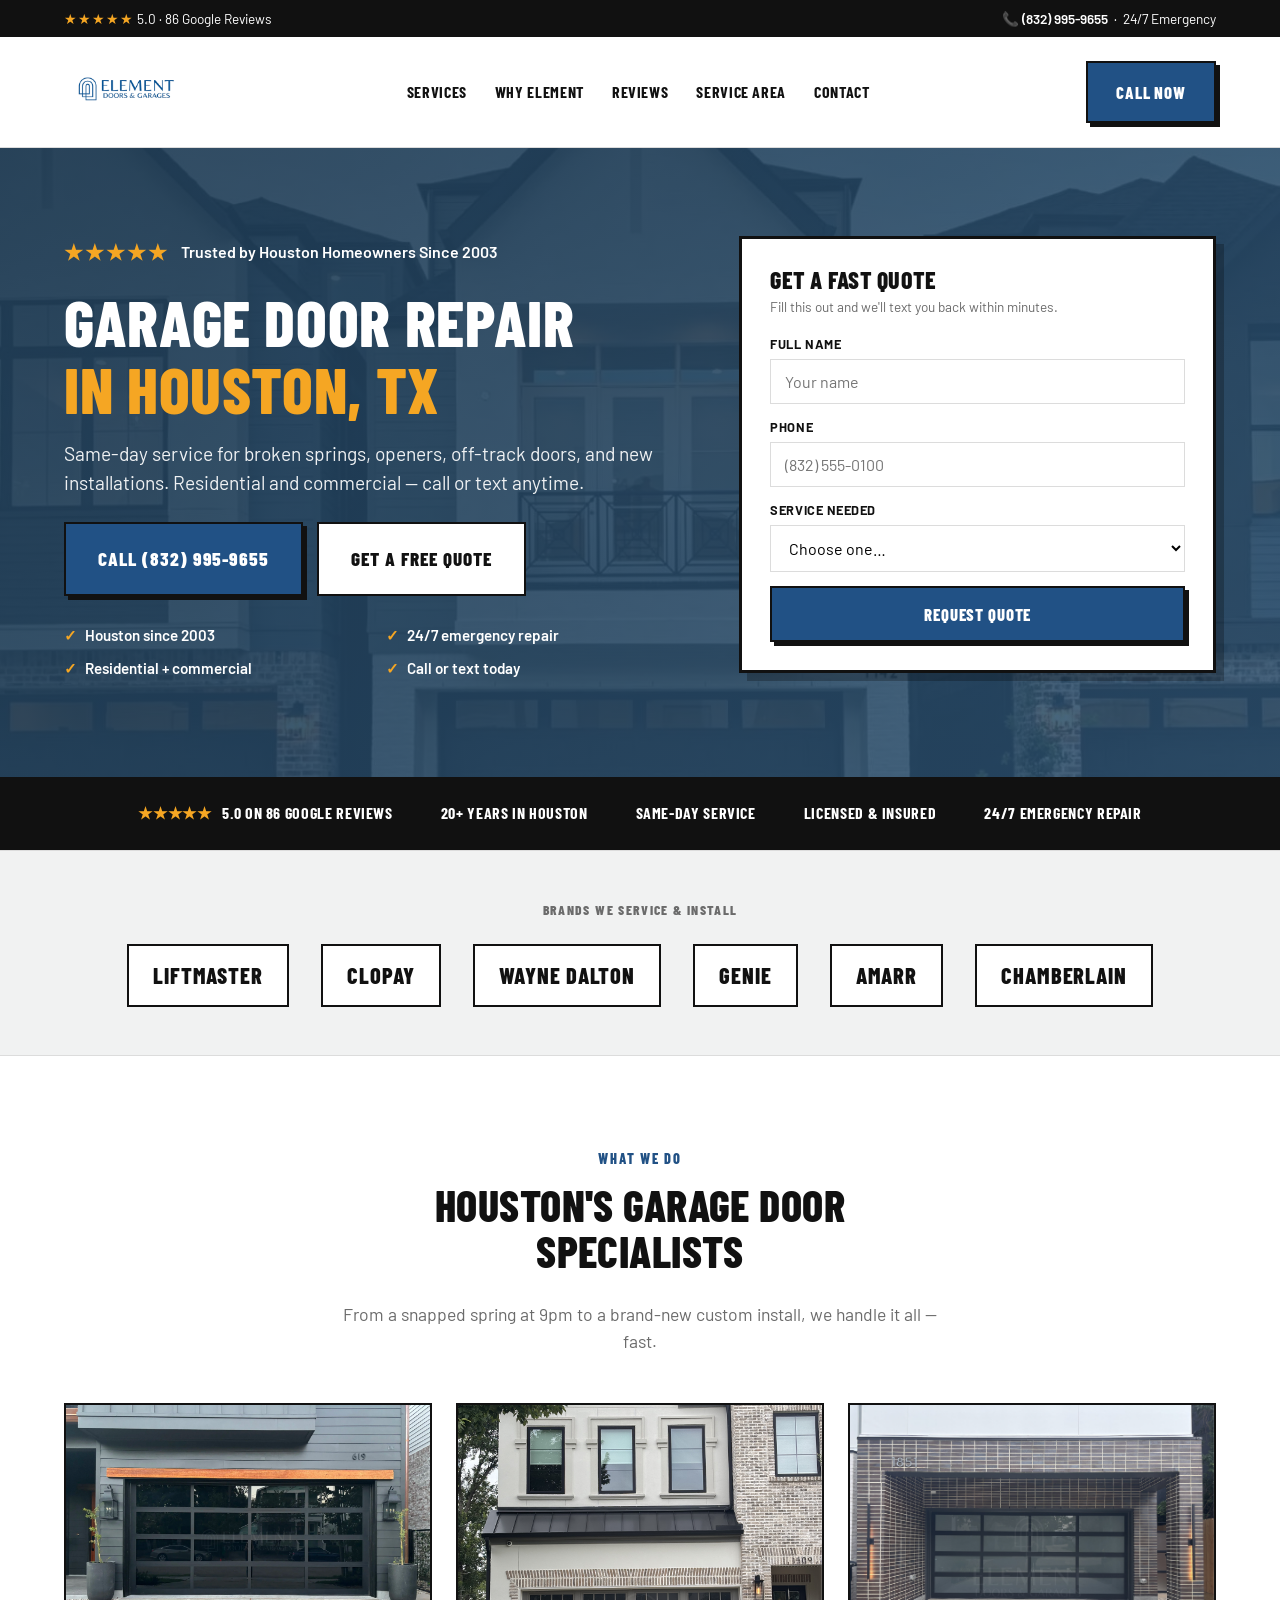
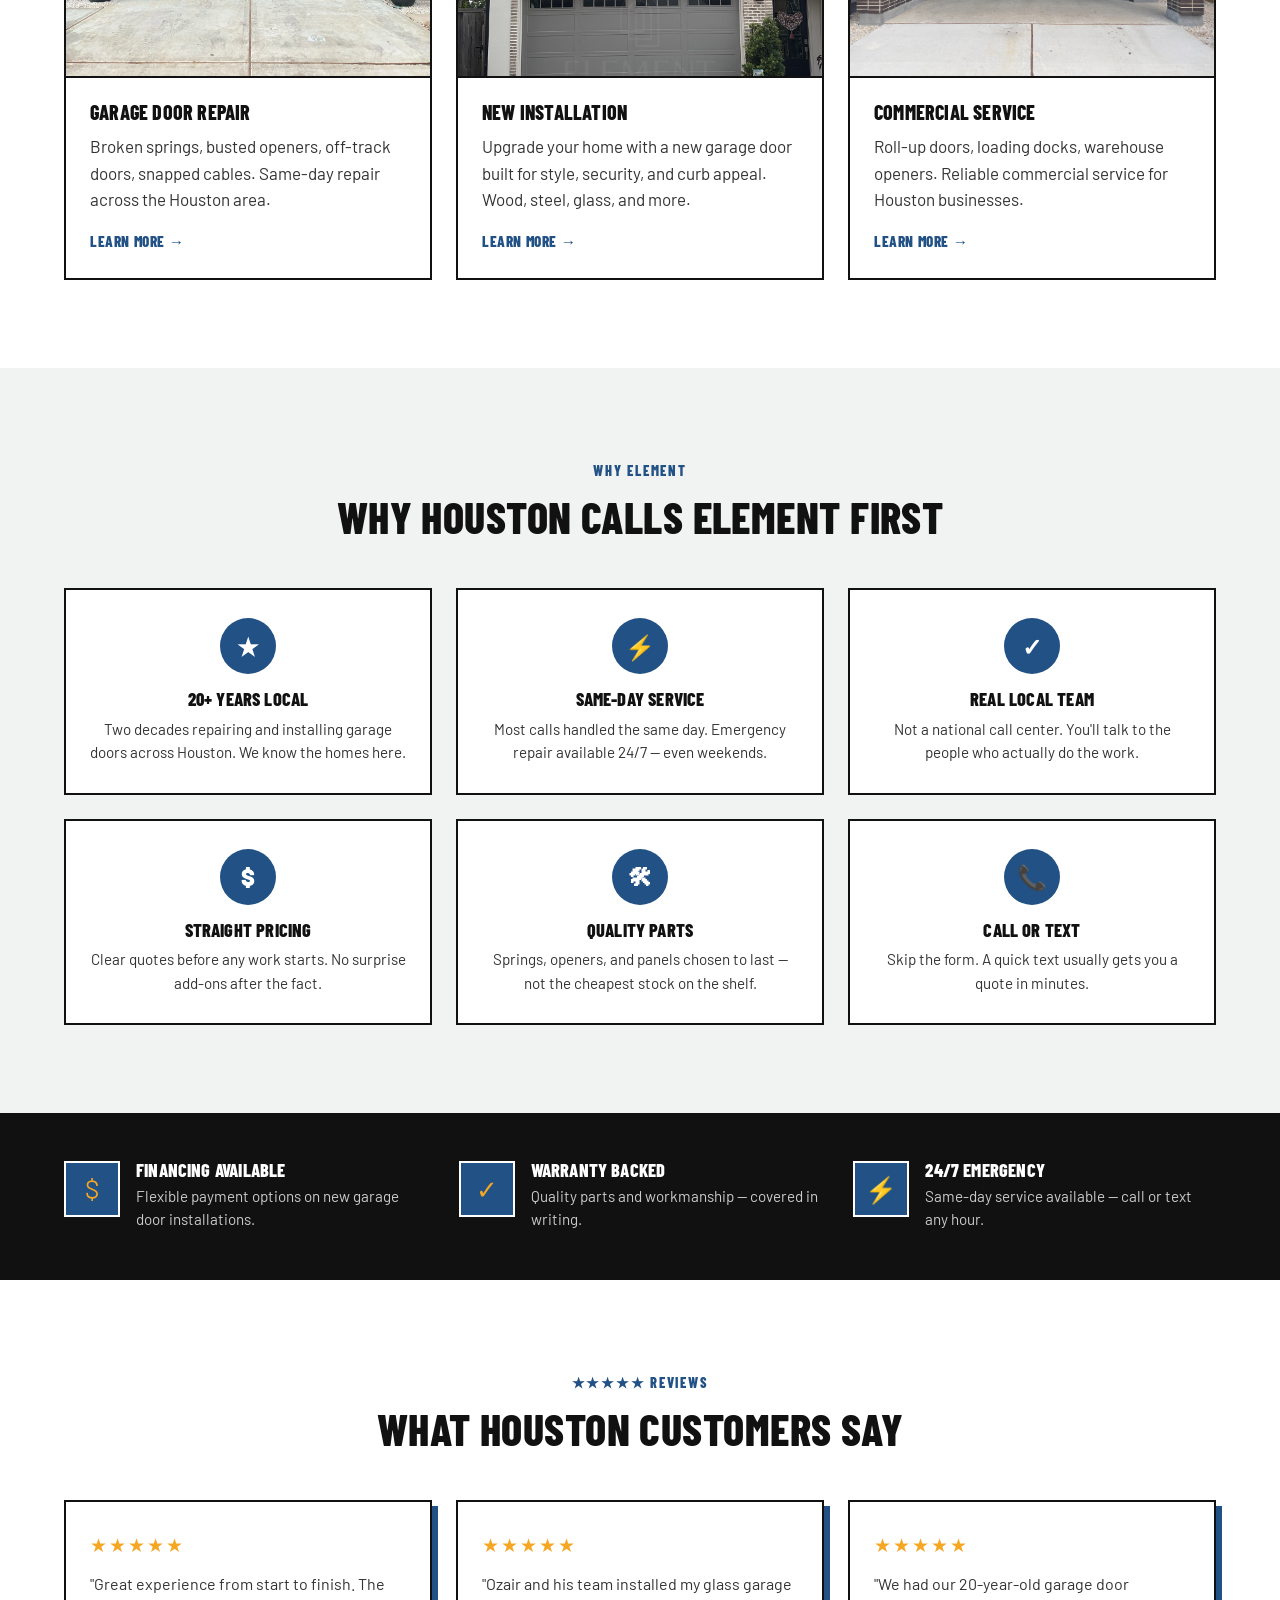
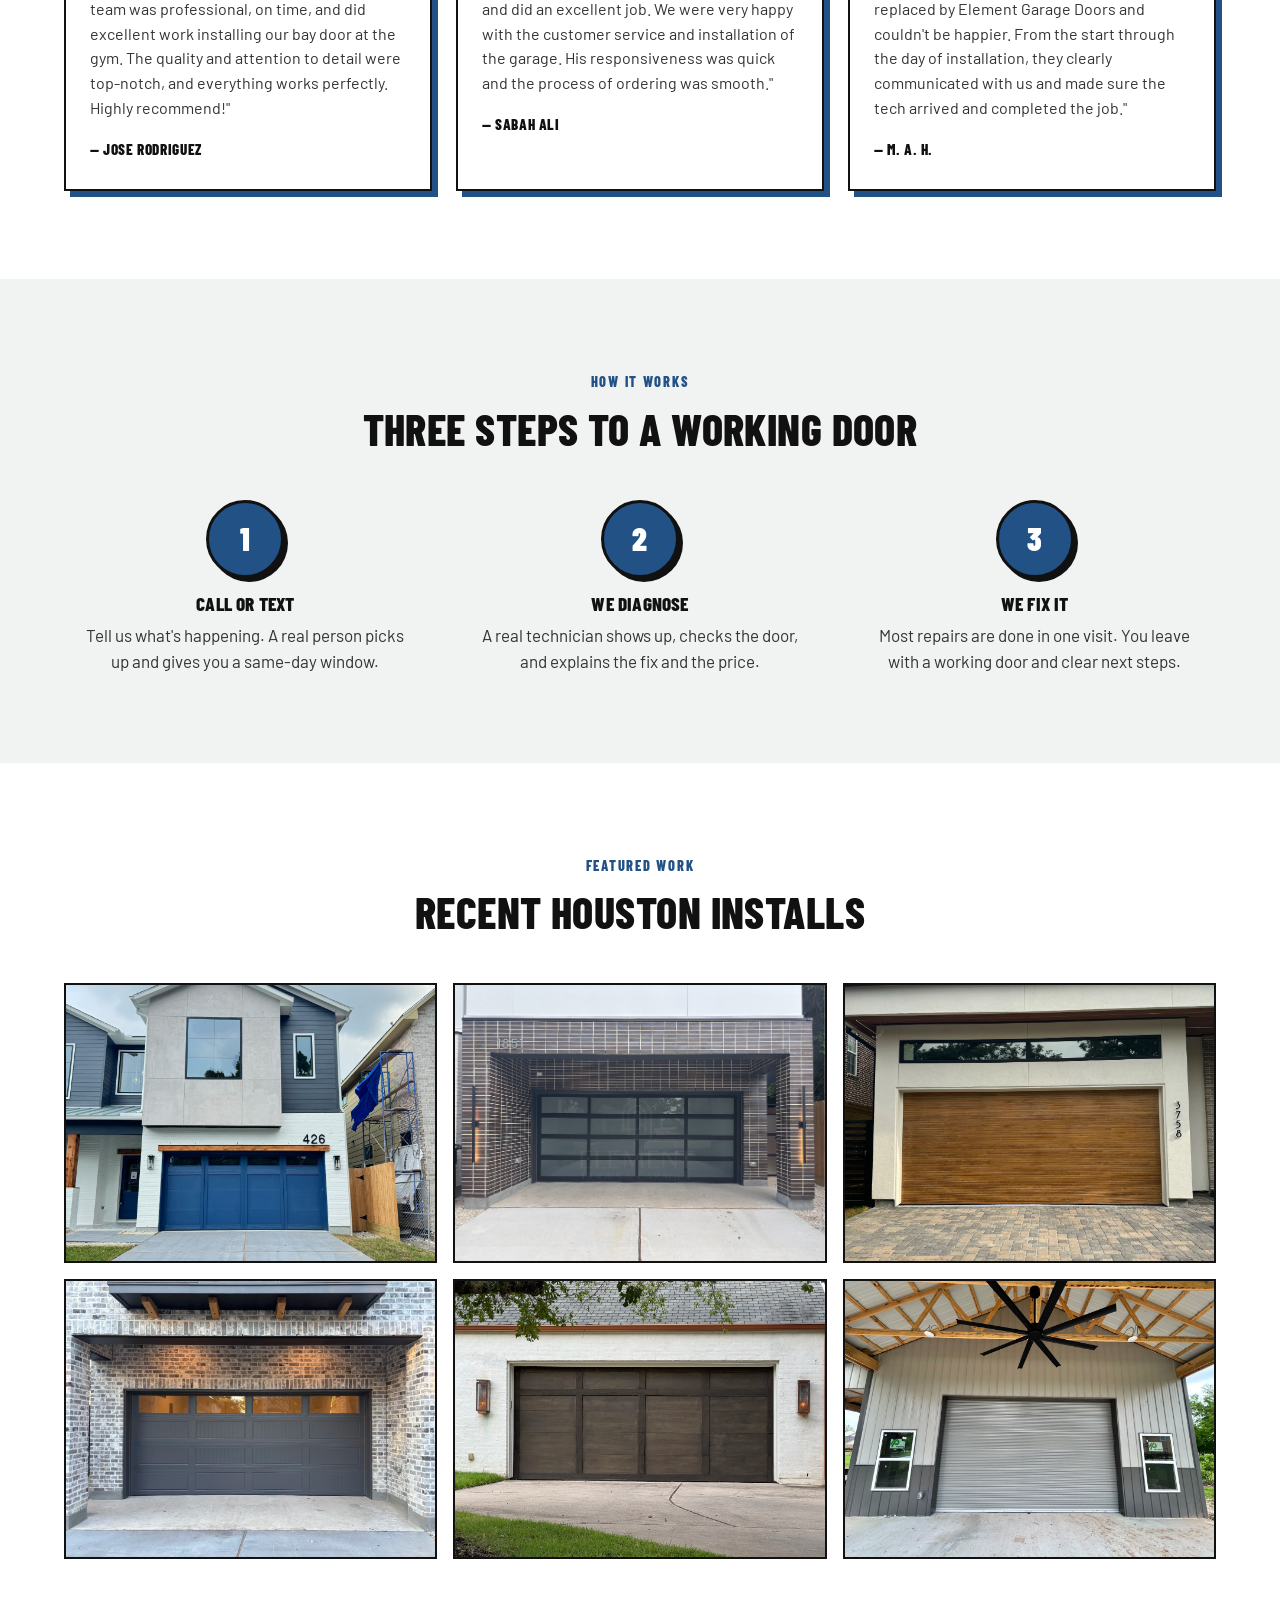
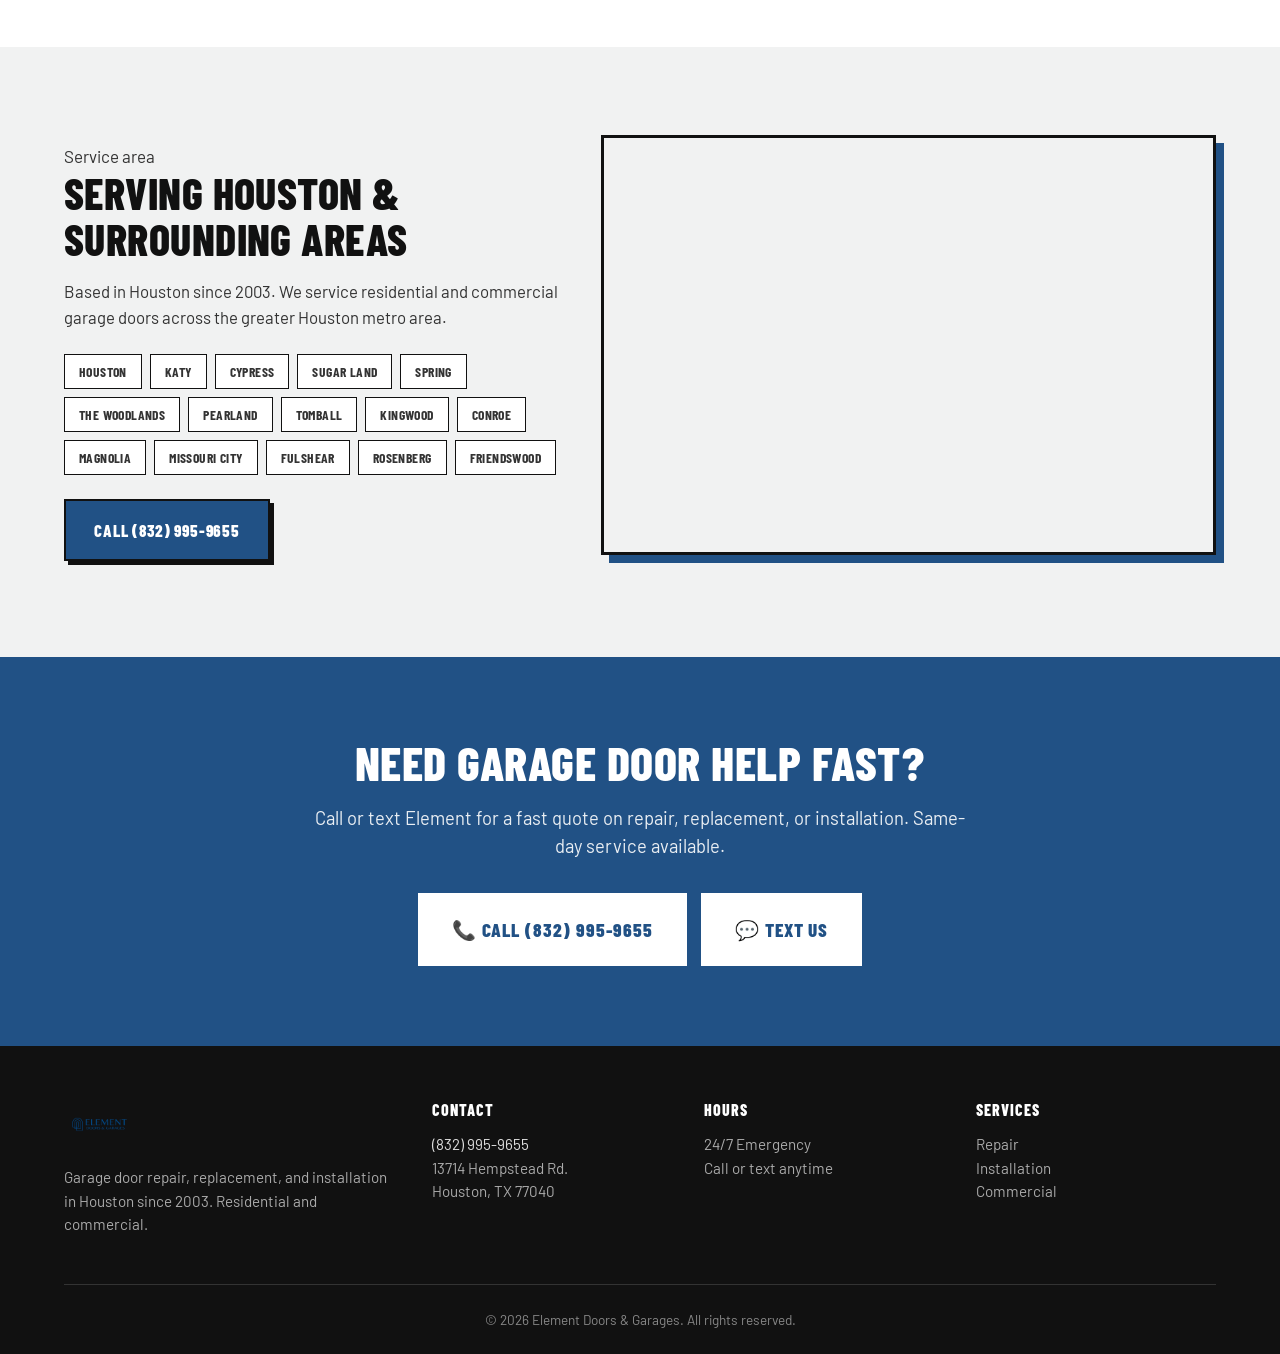
==== index.html @ 117ae3f7 "Initial Element Doors & Garages site - Homepage with hero, brands, services, perks, reviews, gallery" ====
<!doctype html>
<html lang="en">
<head>
<meta charset="utf-8">
<meta name="viewport" content="width=device-width, initial-scale=1">
<title>Element Doors & Garages — Garage Door Repair & Installation in Houston</title>
<meta name="description" content="Garage door repair and installation in Houston. Same-day service available for repairs, replacements, and new doors. Serving Houston since 2003.">
<link rel="preconnect" href="https://fonts.googleapis.com">
<link rel="preconnect" href="https://fonts.gstatic.com" crossorigin>
<link href="https://fonts.googleapis.com/css2?family=Barlow:wght@400;500;600;700&family=Barlow+Condensed:wght@600;700;800;900&display=swap" rel="stylesheet">
<link rel="stylesheet" href="styles.css">
</head>
<body>

<!-- Top utility bar -->
<div class="utility-bar">
  <div class="container">
    <span><span class="stars">★★★★★</span> 5.0 · 86 Google Reviews</span>
    <span>📞 <a href="tel:+18329959655">(832) 995-9655</a> &nbsp;·&nbsp; 24/7 Emergency</span>
  </div>
</div>

<header class="site-header">
  <div class="container">
    <a href="/" aria-label="Element Doors & Garages home">
      <img src="assets/logo.png" alt="Element Doors & Garages">
    </a>
    <nav class="nav" aria-label="Primary">
      <a href="#services">Services</a>
      <a href="#why">Why Element</a>
      <a href="#reviews">Reviews</a>
      <a href="#areas">Service Area</a>
      <a href="#contact">Contact</a>
    </nav>
    <a href="tel:+18329959655" class="btn btn-primary header-cta">Call Now</a>
  </div>
</header>

<main>

  <!-- Hero -->
  <section class="hero">
    <div class="container hero-grid">
      <div>
        <div class="hero-stars">
          <span class="stars">★★★★★</span>
          <span>Trusted by Houston Homeowners Since 2003</span>
        </div>
        <h1>
          Garage Door Repair
          <span class="accent">in Houston, TX</span>
        </h1>
        <p class="lede">Same-day service for broken springs, openers, off-track doors, and new installations. Residential and commercial — call or text anytime.</p>
        <div class="hero-cta">
          <a href="tel:+18329959655" class="btn btn-primary btn-lg">Call (832) 995-9655</a>
          <a href="#quote" class="btn btn-light btn-lg">Get a Free Quote</a>
        </div>
        <div class="hero-trust">
          <span>Houston since 2003</span>
          <span>24/7 emergency repair</span>
          <span>Residential + commercial</span>
          <span>Call or text today</span>
        </div>
      </div>

      <form id="quote" class="quote-form" onsubmit="event.preventDefault(); alert('Thanks! We will call you back shortly.');">
        <h3>Get a Fast Quote</h3>
        <p class="small">Fill this out and we'll text you back within minutes.</p>
        <label for="name">Full name</label>
        <input id="name" type="text" required placeholder="Your name">
        <label for="phone">Phone</label>
        <input id="phone" type="tel" required placeholder="(832) 555-0100">
        <label for="service">Service needed</label>
        <select id="service" required>
          <option value="">Choose one…</option>
          <option>Spring repair</option>
          <option>Opener repair / replacement</option>
          <option>Off-track door</option>
          <option>New installation</option>
          <option>Commercial service</option>
          <option>Other</option>
        </select>
        <button type="submit" class="btn btn-primary btn-block">Request Quote</button>
      </form>
    </div>
  </section>

  <!-- Trust strip -->
  <div class="trust-strip">
    <div class="container trust-strip-inner">
      <span><span class="gold">★★★★★</span> &nbsp; 5.0 on 86 Google Reviews</span>
      <span>20+ Years in Houston</span>
      <span>Same-Day Service</span>
      <span>Licensed &amp; Insured</span>
      <span>24/7 Emergency Repair</span>
    </div>
  </div>

  <!-- Brands we service -->
  <div class="brands">
    <div class="container">
      <p class="label">Brands We Service &amp; Install</p>
      <div class="brands-row">
        <span class="brand">LiftMaster</span>
        <span class="brand">Clopay</span>
        <span class="brand">Wayne Dalton</span>
        <span class="brand">Genie</span>
        <span class="brand">Amarr</span>
        <span class="brand">Chamberlain</span>
      </div>
    </div>
  </div>

  <!-- Services -->
  <section id="services">
    <div class="container">
      <div class="section-head">
        <span class="eyebrow">What we do</span>
        <h2>Houston's Garage Door Specialists</h2>
        <p>From a snapped spring at 9pm to a brand-new custom install, we handle it all — fast.</p>
      </div>
      <div class="service-grid">
        <article class="service-card">
          <div class="img" style="background-image:url('assets/photos/residential.jpg')" role="img" aria-label="Modern aluminum and glass garage door"></div>
          <div class="body">
            <h3>Garage Door Repair</h3>
            <p>Broken springs, busted openers, off-track doors, snapped cables. Same-day repair across the Houston area.</p>
            <span class="more">Learn more</span>
          </div>
        </article>
        <article class="service-card">
          <div class="img" style="background-image:url('assets/photos/new-door.png')" role="img" aria-label="New residential garage door installation"></div>
          <div class="body">
            <h3>New Installation</h3>
            <p>Upgrade your home with a new garage door built for style, security, and curb appeal. Wood, steel, glass, and more.</p>
            <span class="more">Learn more</span>
          </div>
        </article>
        <article class="service-card">
          <div class="img" style="background-image:url('assets/photos/aluminum.png')" role="img" aria-label="Premium aluminum and glass garage door"></div>
          <div class="body">
            <h3>Commercial Service</h3>
            <p>Roll-up doors, loading docks, warehouse openers. Reliable commercial service for Houston businesses.</p>
            <span class="more">Learn more</span>
          </div>
        </article>
      </div>
    </div>
  </section>

  <!-- Why -->
  <section id="why" class="section-alt">
    <div class="container">
      <div class="section-head">
        <span class="eyebrow">Why Element</span>
        <h2>Why Houston Calls Element First</h2>
      </div>
      <div class="why-grid">
        <div class="why-item">
          <div class="icon">★</div>
          <h3>20+ Years Local</h3>
          <p>Two decades repairing and installing garage doors across Houston. We know the homes here.</p>
        </div>
        <div class="why-item">
          <div class="icon">⚡</div>
          <h3>Same-Day Service</h3>
          <p>Most calls handled the same day. Emergency repair available 24/7 — even weekends.</p>
        </div>
        <div class="why-item">
          <div class="icon">✓</div>
          <h3>Real Local Team</h3>
          <p>Not a national call center. You'll talk to the people who actually do the work.</p>
        </div>
        <div class="why-item">
          <div class="icon">$</div>
          <h3>Straight Pricing</h3>
          <p>Clear quotes before any work starts. No surprise add-ons after the fact.</p>
        </div>
        <div class="why-item">
          <div class="icon">🛠</div>
          <h3>Quality Parts</h3>
          <p>Springs, openers, and panels chosen to last — not the cheapest stock on the shelf.</p>
        </div>
        <div class="why-item">
          <div class="icon">📞</div>
          <h3>Call or Text</h3>
          <p>Skip the form. A quick text usually gets you a quote in minutes.</p>
        </div>
      </div>
    </div>
  </section>

  <!-- Perks band -->
  <section class="perks-band">
    <div class="container">
      <div class="perks-grid">
        <div class="perk">
          <div class="perk-icon">$</div>
          <div>
            <h3>Financing Available</h3>
            <p>Flexible payment options on new garage door installations.</p>
          </div>
        </div>
        <div class="perk">
          <div class="perk-icon">✓</div>
          <div>
            <h3>Warranty Backed</h3>
            <p>Quality parts and workmanship — covered in writing.</p>
          </div>
        </div>
        <div class="perk">
          <div class="perk-icon">⚡</div>
          <div>
            <h3>24/7 Emergency</h3>
            <p>Same-day service available — call or text any hour.</p>
          </div>
        </div>
      </div>
    </div>
  </section>

  <!-- Reviews -->
  <section id="reviews">
    <div class="container">
      <div class="section-head">
        <span class="eyebrow">★★★★★ Reviews</span>
        <h2>What Houston Customers Say</h2>
      </div>
      <div class="reviews-grid">
        <blockquote class="review">
          <div class="stars">★★★★★</div>
          <p>"Great experience from start to finish. The team was professional, on time, and did excellent work installing our bay door at the gym. The quality and attention to detail were top-notch, and everything works perfectly. Highly recommend!"</p>
          <cite>— Jose Rodriguez</cite>
        </blockquote>
        <blockquote class="review">
          <div class="stars">★★★★★</div>
          <p>"Ozair and his team installed my glass garage and did an excellent job. We were very happy with the customer service and installation of the garage. His responsiveness was quick and the process of ordering was smooth."</p>
          <cite>— Sabah Ali</cite>
        </blockquote>
        <blockquote class="review">
          <div class="stars">★★★★★</div>
          <p>"We had our 20-year-old garage door replaced by Element Garage Doors and couldn't be happier. From the start through the day of installation, they clearly communicated with us and made sure the tech arrived and completed the job."</p>
          <cite>— M. A. H.</cite>
        </blockquote>
      </div>
    </div>
  </section>

  <!-- Process -->
  <section class="section-alt">
    <div class="container">
      <div class="section-head">
        <span class="eyebrow">How it works</span>
        <h2>Three Steps to a Working Door</h2>
      </div>
      <div class="steps">
        <div class="step">
          <h3>Call or Text</h3>
          <p>Tell us what's happening. A real person picks up and gives you a same-day window.</p>
        </div>
        <div class="step">
          <h3>We Diagnose</h3>
          <p>A real technician shows up, checks the door, and explains the fix and the price.</p>
        </div>
        <div class="step">
          <h3>We Fix It</h3>
          <p>Most repairs are done in one visit. You leave with a working door and clear next steps.</p>
        </div>
      </div>
    </div>
  </section>

  <!-- Featured work -->
  <section>
    <div class="container">
      <div class="section-head">
        <span class="eyebrow">Featured work</span>
        <h2>Recent Houston Installs</h2>
      </div>
      <div class="work-grid">
        <div class="work-tile" style="background-image:url('assets/photos/g4.jpg')" role="img" aria-label="Modern home with blue carriage doors"></div>
        <div class="work-tile" style="background-image:url('assets/photos/aluminum.png')" role="img" aria-label="Premium aluminum and glass door"></div>
        <div class="work-tile" style="background-image:url('assets/photos/g7.jpg')" role="img" aria-label="Wood-style modern garage door"></div>
        <div class="work-tile" style="background-image:url('assets/photos/g1.jpg')" role="img" aria-label="Black carriage garage door on brick"></div>
        <div class="work-tile" style="background-image:url('assets/photos/g6.jpg')" role="img" aria-label="Custom wood overlay door"></div>
        <div class="work-tile" style="background-image:url('assets/photos/g3.jpg')" role="img" aria-label="Commercial roll-up door install"></div>
      </div>
    </div>
  </section>

  <!-- Service areas with map -->
  <section id="areas" class="section-alt">
    <div class="container">
      <div class="map-grid">
        <div class="map-text">
          <span class="eyebrow">Service area</span>
          <h2>Serving Houston &amp; Surrounding Areas</h2>
          <p>Based in Houston since 2003. We service residential and commercial garage doors across the greater Houston metro area.</p>
          <ul class="areas-inline">
            <li>Houston</li>
            <li>Katy</li>
            <li>Cypress</li>
            <li>Sugar Land</li>
            <li>Spring</li>
            <li>The Woodlands</li>
            <li>Pearland</li>
            <li>Tomball</li>
            <li>Kingwood</li>
            <li>Conroe</li>
            <li>Magnolia</li>
            <li>Missouri City</li>
            <li>Fulshear</li>
            <li>Rosenberg</li>
            <li>Friendswood</li>
          </ul>
          <a href="tel:+18329959655" class="btn btn-primary">Call (832) 995-9655</a>
        </div>
        <iframe
          class="map-iframe"
          src="https://www.google.com/maps?q=13714+Hempstead+Rd,+Houston,+TX+77040&output=embed"
          loading="lazy"
          referrerpolicy="no-referrer-when-downgrade"
          title="Element Doors & Garages location map"></iframe>
      </div>
    </div>
  </section>

  <!-- Final CTA -->
  <section id="contact" class="cta-band section-blue">
    <div class="container">
      <h2>Need Garage Door Help Fast?</h2>
      <p>Call or text Element for a fast quote on repair, replacement, or installation. Same-day service available.</p>
      <div class="cta-buttons">
        <a href="tel:+18329959655" class="btn btn-on-blue btn-lg">📞 Call (832) 995-9655</a>
        <a href="sms:+18329959655" class="btn btn-on-blue btn-lg">💬 Text Us</a>
      </div>
    </div>
  </section>

</main>

<footer class="site-footer">
  <div class="container">
    <div class="footer-grid">
      <div>
        <img src="assets/logo.png" alt="Element Doors & Garages">
        <p>Garage door repair, replacement, and installation in Houston since 2003. Residential and commercial.</p>
      </div>
      <div>
        <h4>Contact</h4>
        <p>
          <a href="tel:+18329959655">(832) 995-9655</a><br>
          13714 Hempstead Rd.<br>
          Houston, TX 77040
        </p>
      </div>
      <div>
        <h4>Hours</h4>
        <p>24/7 Emergency<br>Call or text anytime</p>
      </div>
      <div>
        <h4>Services</h4>
        <p>
          Repair<br>
          Installation<br>
          Commercial
        </p>
      </div>
    </div>
    <div class="footer-bottom">
      © <span id="yr">2026</span> Element Doors &amp; Garages. All rights reserved.
    </div>
  </div>
</footer>

<!-- Sticky mobile bottom bar -->
<div class="mobile-bar">
  <a href="tel:+18329959655">📞 Call Now</a>
  <a href="sms:+18329959655">💬 Text Us</a>
</div>

<script>document.getElementById('yr').textContent = new Date().getFullYear();</script>

</body>
</html>
---- styles.css ----
/* Element Doors & Garages — A1-inspired conversion style */

:root {
  --blue:    #215185;
  --blue-2:  #173b63;
  --blue-3:  #f0f4f8;
  --ink:     #111;
  --ink-2:   #333;
  --ink-3:   #6b6b6b;
  --bg:      #ffffff;
  --bg-2:    #f1f2f2;
  --border:  #dcdcdc;
  --gold:    #f5a623;
  --maxw:    1200px;
}

* { box-sizing: border-box; }
html { -webkit-text-size-adjust: 100%; scroll-behavior: smooth; }

body {
  margin: 0;
  font-family: "Barlow", -apple-system, BlinkMacSystemFont, "Segoe UI", Helvetica, Arial, sans-serif;
  font-size: 17px;
  line-height: 1.55;
  color: var(--ink-2);
  background: var(--bg);
  -webkit-font-smoothing: antialiased;
  padding-bottom: 64px; /* room for sticky mobile bar */
}
@media (min-width: 900px) { body { padding-bottom: 0; } }

h1, h2, h3, h4 {
  font-family: "Barlow Condensed", "Barlow", Impact, sans-serif;
  font-weight: 800;
  text-transform: uppercase;
  color: var(--ink);
  letter-spacing: 0.01em;
  margin: 0 0 0.4em;
  line-height: 1.05;
}

h1 { font-size: clamp(2.25rem, 5vw, 4rem); }
h2 { font-size: clamp(1.85rem, 3.5vw, 2.75rem); margin-bottom: 0.6em; }
h3 { font-size: 1.25rem; }
h4 { font-size: 1rem; letter-spacing: 0.05em; }

p { margin: 0 0 1em; }

a { color: var(--blue); text-decoration: none; }
a:hover { text-decoration: underline; }

img { max-width: 100%; height: auto; display: block; }

.container {
  max-width: var(--maxw);
  margin: 0 auto;
  padding: 0 24px;
}

section { padding: 64px 0; }
@media (min-width: 900px) { section { padding: 88px 0; } }

.section-alt { background: var(--bg-2); }
.section-blue { background: var(--blue); color: #fff; }
.section-blue h2, .section-blue h3 { color: #fff; }
.section-blue p { color: rgba(255,255,255,0.88); }

/* ---------- Top utility bar ---------- */
.utility-bar {
  background: var(--ink);
  color: #fff;
  font-size: 0.85rem;
  padding: 8px 0;
}
.utility-bar .container {
  display: flex;
  justify-content: space-between;
  align-items: center;
  flex-wrap: wrap;
  gap: 8px;
}
.utility-bar a { color: #fff; font-weight: 600; }
.utility-bar .stars { color: var(--gold); letter-spacing: 1px; }

/* ---------- Header ---------- */
.site-header {
  background: #fff;
  border-bottom: 1px solid var(--border);
  position: sticky;
  top: 0;
  z-index: 50;
}
.site-header .container {
  display: flex;
  align-items: center;
  justify-content: space-between;
  height: 96px;
  gap: 16px;
}
.site-header img { height: 72px; width: auto; }
@media (min-width: 700px) {
  .site-header .container { height: 110px; }
  .site-header img { height: 84px; }
}
.nav { display: none; gap: 28px; }
.nav a {
  color: var(--ink);
  font-family: "Barlow Condensed", sans-serif;
  font-weight: 700;
  text-transform: uppercase;
  font-size: 1rem;
  letter-spacing: 0.04em;
}
@media (min-width: 900px) { .nav { display: flex; } }
.header-cta { display: none; }
@media (min-width: 700px) { .header-cta { display: inline-block; } }

/* ---------- Buttons ---------- */
.btn {
  display: inline-block;
  padding: 16px 28px;
  font-family: "Barlow Condensed", sans-serif;
  font-weight: 800;
  font-size: 1.05rem;
  text-transform: uppercase;
  letter-spacing: 0.05em;
  border: 2.5px solid var(--ink);
  cursor: pointer;
  transition: all 0.15s ease;
  text-decoration: none;
  text-align: center;
  white-space: nowrap;
}
.btn-primary {
  background: var(--blue);
  color: #fff;
  border-color: var(--ink);
  box-shadow: 4px 4px 0 var(--ink);
}
.btn-primary:hover {
  background: var(--blue-2);
  text-decoration: none;
  transform: translate(2px, 2px);
  box-shadow: 2px 2px 0 var(--ink);
}
.btn-light {
  background: #fff;
  color: var(--ink);
  border-color: var(--ink);
}
.btn-light:hover { background: var(--bg-2); text-decoration: none; }
.btn-on-blue {
  background: #fff;
  color: var(--blue);
  border-color: #fff;
}
.btn-on-blue:hover { background: var(--ink); color: #fff; border-color: var(--ink); text-decoration: none; }
.btn-block { display: block; width: 100%; }
.btn-lg { padding: 20px 32px; font-size: 1.2rem; }

/* ---------- Hero ---------- */
.hero {
  background:
    linear-gradient(135deg, rgba(30,59,84,0.92) 0%, rgba(44,80,112,0.85) 100%),
    url("assets/photos/hero.jpg") center/cover no-repeat;
  color: #fff;
  padding: 56px 0 64px;
  position: relative;
}
.hero h1 { color: #fff; margin-bottom: 16px; }
.hero h1 .accent { color: var(--gold); display: block; }
.hero-grid {
  display: grid;
  gap: 40px;
}
@media (min-width: 900px) {
  .hero-grid { grid-template-columns: 1.3fr 1fr; gap: 56px; align-items: start; }
  .hero { padding: 88px 0 96px; }
}
.hero .lede {
  font-size: 1.2rem;
  color: rgba(255,255,255,0.92);
  margin-bottom: 24px;
  max-width: 32em;
}
.hero-stars {
  display: flex;
  align-items: center;
  gap: 12px;
  margin-bottom: 20px;
  font-weight: 600;
  font-size: 1rem;
}
.hero-stars .stars { color: var(--gold); font-size: 1.3rem; letter-spacing: 2px; }
.hero-cta { display: flex; flex-wrap: wrap; gap: 14px; margin-bottom: 28px; }
.hero-trust {
  display: grid;
  grid-template-columns: 1fr 1fr;
  gap: 10px 24px;
  font-size: 0.95rem;
  color: #fff;
  font-weight: 600;
}
.hero-trust span::before {
  content: "✓";
  color: var(--gold);
  font-weight: 900;
  margin-right: 8px;
}

/* Quote form in hero */
.quote-form {
  background: #fff;
  color: var(--ink);
  padding: 28px;
  border: 3px solid var(--ink);
  box-shadow: 8px 8px 0 rgba(0,0,0,0.25);
}
.quote-form h3 {
  color: var(--ink);
  font-size: 1.5rem;
  margin-bottom: 4px;
}
.quote-form .small { font-size: 0.85rem; color: var(--ink-3); margin-bottom: 18px; }
.quote-form label {
  display: block;
  font-size: 0.8rem;
  font-weight: 700;
  text-transform: uppercase;
  letter-spacing: 0.04em;
  color: var(--ink);
  margin-bottom: 4px;
}
.quote-form input,
.quote-form select,
.quote-form textarea {
  width: 100%;
  padding: 12px 14px;
  border: 1.5px solid var(--border);
  font-family: inherit;
  font-size: 1rem;
  margin-bottom: 14px;
  background: #fff;
}
.quote-form input:focus,
.quote-form select:focus,
.quote-form textarea:focus { outline: 2px solid var(--blue); border-color: var(--blue); }

/* ---------- Trust strip ---------- */
.trust-strip {
  background: var(--ink);
  color: #fff;
  padding: 24px 0;
}
.trust-strip-inner {
  display: flex;
  flex-wrap: wrap;
  gap: 20px 48px;
  justify-content: center;
  align-items: center;
  text-align: center;
  font-family: "Barlow Condensed", sans-serif;
  font-weight: 700;
  text-transform: uppercase;
  letter-spacing: 0.04em;
  font-size: 1rem;
}
.trust-strip-inner .gold { color: var(--gold); }

/* ---------- Section header ---------- */
.section-head { text-align: center; max-width: 36em; margin: 0 auto 48px; }
.section-head .eyebrow {
  display: inline-block;
  font-family: "Barlow Condensed", sans-serif;
  font-size: 0.9rem;
  font-weight: 800;
  text-transform: uppercase;
  letter-spacing: 0.12em;
  color: var(--blue);
  margin-bottom: 12px;
}
.section-head p { font-size: 1.1rem; color: var(--ink-3); }

/* ---------- Service cards ---------- */
.service-grid { display: grid; gap: 24px; }
@media (min-width: 700px) { .service-grid { grid-template-columns: repeat(3, 1fr); } }
.service-card {
  border: 2px solid var(--ink);
  background: #fff;
  padding: 0;
  display: flex;
  flex-direction: column;
  transition: transform 0.15s;
}
.service-card:hover { transform: translateY(-4px); }
.service-card .img {
  background: var(--bg-2) center/cover no-repeat;
  aspect-ratio: 4 / 3;
  border-bottom: 2px solid var(--ink);
}
.service-card .body { padding: 24px; flex: 1; display: flex; flex-direction: column; }
.service-card h3 { color: var(--ink); margin-bottom: 10px; }
.service-card p { margin-bottom: 18px; flex: 1; }
.service-card .more {
  font-family: "Barlow Condensed", sans-serif;
  font-weight: 800;
  text-transform: uppercase;
  font-size: 0.95rem;
  color: var(--blue);
  letter-spacing: 0.04em;
}
.service-card .more::after { content: " →"; }

/* ---------- Why grid ---------- */
.why-grid { display: grid; gap: 24px; }
@media (min-width: 700px) { .why-grid { grid-template-columns: repeat(2, 1fr); } }
@media (min-width: 1000px) { .why-grid { grid-template-columns: repeat(3, 1fr); } }
.why-item {
  background: #fff;
  border: 2px solid var(--ink);
  padding: 28px 24px;
  text-align: center;
}
.why-item .icon {
  width: 56px;
  height: 56px;
  background: var(--blue);
  color: #fff;
  border-radius: 50%;
  display: flex;
  align-items: center;
  justify-content: center;
  margin: 0 auto 16px;
  font-size: 1.5rem;
  font-weight: 900;
}
.why-item h3 { font-size: 1.15rem; margin-bottom: 8px; }
.why-item p { margin: 0; font-size: 0.95rem; }

/* ---------- Reviews ---------- */
.reviews-grid { display: grid; gap: 24px; }
@media (min-width: 700px) { .reviews-grid { grid-template-columns: repeat(3, 1fr); } }
.review {
  background: #fff;
  border: 2px solid var(--ink);
  padding: 28px 24px;
  margin: 0;
  box-shadow: 6px 6px 0 var(--blue);
}
.review .stars { color: var(--gold); font-size: 1.2rem; letter-spacing: 2px; margin-bottom: 12px; }
.review p { font-size: 1rem; color: var(--ink-2); margin-bottom: 14px; }
.review cite {
  font-style: normal;
  font-family: "Barlow Condensed", sans-serif;
  font-weight: 800;
  text-transform: uppercase;
  font-size: 0.95rem;
  color: var(--ink);
  letter-spacing: 0.04em;
}

/* ---------- Process / steps ---------- */
.steps {
  display: grid;
  gap: 32px;
  counter-reset: step;
}
@media (min-width: 700px) { .steps { grid-template-columns: repeat(3, 1fr); } }
.step { text-align: center; padding: 0 12px; }
.step::before {
  counter-increment: step;
  content: counter(step);
  display: flex;
  align-items: center;
  justify-content: center;
  width: 72px;
  height: 72px;
  background: var(--blue);
  color: #fff;
  border: 3px solid var(--ink);
  border-radius: 50%;
  font-family: "Barlow Condensed", sans-serif;
  font-size: 2rem;
  font-weight: 900;
  margin: 0 auto 16px;
  box-shadow: 4px 4px 0 var(--ink);
}
.step h3 { font-size: 1.2rem; margin-bottom: 8px; }
.step p { margin: 0; }

/* ---------- Featured work ---------- */
.work-grid { display: grid; gap: 16px; }
@media (min-width: 700px) { .work-grid { grid-template-columns: repeat(3, 1fr); } }
.work-tile {
  background: var(--bg-2) center/cover no-repeat;
  aspect-ratio: 4 / 3;
  border: 2px solid var(--ink);
}

/* ---------- Service area ---------- */
.areas {
  display: flex;
  flex-wrap: wrap;
  gap: 10px;
  padding: 0;
  margin: 0;
  justify-content: center;
}
.areas li {
  list-style: none;
  padding: 10px 18px;
  border: 2px solid var(--ink);
  background: #fff;
  font-family: "Barlow Condensed", sans-serif;
  font-weight: 700;
  text-transform: uppercase;
  font-size: 0.95rem;
  letter-spacing: 0.03em;
}

/* ---------- Final CTA ---------- */
.cta-band { text-align: center; padding: 80px 0; }
.cta-band h2 { color: #fff; margin-bottom: 16px; font-size: clamp(2rem, 4vw, 3rem); }
.cta-band p { color: rgba(255,255,255,0.9); font-size: 1.15rem; max-width: 36em; margin: 0 auto 32px; }
.cta-band .cta-buttons { display: flex; justify-content: center; flex-wrap: wrap; gap: 14px; }

/* ---------- Sticky mobile bottom bar ---------- */
.mobile-bar {
  position: fixed;
  bottom: 0;
  left: 0;
  right: 0;
  background: var(--ink);
  color: #fff;
  display: flex;
  z-index: 100;
  box-shadow: 0 -2px 10px rgba(0,0,0,0.2);
}
.mobile-bar a {
  flex: 1;
  display: flex;
  align-items: center;
  justify-content: center;
  gap: 8px;
  padding: 16px 8px;
  color: #fff;
  font-family: "Barlow Condensed", sans-serif;
  font-weight: 800;
  text-transform: uppercase;
  font-size: 1rem;
  letter-spacing: 0.04em;
}
.mobile-bar a + a { border-left: 1px solid #444; }
.mobile-bar a:first-child { background: var(--blue); }
.mobile-bar a:hover { text-decoration: none; opacity: 0.9; }
@media (min-width: 900px) { .mobile-bar { display: none; } }

/* ---------- Footer ---------- */
.site-footer {
  background: var(--ink);
  color: #aaa;
  padding: 56px 0 24px;
  font-size: 0.95rem;
}
.site-footer h4 {
  color: #fff;
  margin-bottom: 14px;
  font-size: 1rem;
  letter-spacing: 0.06em;
}
.site-footer a { color: #ddd; }
.site-footer img { height: 48px; margin-bottom: 16px; }
.footer-grid {
  display: grid;
  gap: 32px;
  margin-bottom: 32px;
}
@media (min-width: 700px) { .footer-grid { grid-template-columns: 1.4fr 1fr 1fr 1fr; } }
.footer-bottom {
  padding-top: 24px;
  border-top: 1px solid #333;
  text-align: center;
  color: #888;
  font-size: 0.85rem;
}

/* ---------- Brands strip ---------- */
.brands {
  padding: 48px 0;
  background: var(--bg-2);
  border-top: 1px solid var(--border);
  border-bottom: 1px solid var(--border);
}
.brands .label {
  text-align: center;
  font-family: "Barlow Condensed", sans-serif;
  font-weight: 800;
  text-transform: uppercase;
  letter-spacing: 0.1em;
  font-size: 0.85rem;
  color: var(--ink-3);
  margin-bottom: 24px;
}
.brands-row {
  display: flex;
  flex-wrap: wrap;
  justify-content: center;
  align-items: center;
  gap: 16px 32px;
}
.brand {
  font-family: "Barlow Condensed", sans-serif;
  font-weight: 800;
  text-transform: uppercase;
  font-size: 1.4rem;
  letter-spacing: 0.04em;
  color: var(--ink);
  padding: 12px 24px;
  border: 2px solid var(--ink);
  background: #fff;
}

/* ---------- Financing / warranty band ---------- */
.perks-band {
  background: var(--ink);
  color: #fff;
  padding: 48px 0;
}
.perks-grid {
  display: grid;
  gap: 32px;
  text-align: center;
}
@media (min-width: 700px) { .perks-grid { grid-template-columns: repeat(3, 1fr); text-align: left; } }
.perk {
  display: flex;
  flex-direction: column;
  gap: 6px;
  align-items: center;
}
@media (min-width: 700px) {
  .perk { flex-direction: row; align-items: flex-start; gap: 16px; text-align: left; }
}
.perk .perk-icon {
  width: 56px;
  height: 56px;
  background: var(--blue);
  border: 2px solid #fff;
  display: flex;
  align-items: center;
  justify-content: center;
  font-size: 1.6rem;
  color: var(--gold);
  flex-shrink: 0;
}
.perk h3 {
  color: #fff;
  margin: 0 0 4px;
  font-size: 1.15rem;
}
.perk p { margin: 0; color: rgba(255,255,255,0.78); font-size: 0.95rem; }

/* ---------- Map block ---------- */
.map-grid {
  display: grid;
  gap: 24px;
}
@media (min-width: 900px) { .map-grid { grid-template-columns: 1fr 1.2fr; align-items: stretch; } }
.map-text { padding: 8px 0; }
.map-text h2 { margin-bottom: 16px; }
.map-text p { font-size: 1.05rem; margin-bottom: 24px; }
.map-iframe {
  width: 100%;
  height: 420px;
  border: 3px solid var(--ink);
  box-shadow: 8px 8px 0 var(--blue);
  display: block;
}
.areas-inline {
  display: flex;
  flex-wrap: wrap;
  gap: 8px;
  padding: 0;
  margin: 0 0 24px;
}
.areas-inline li {
  list-style: none;
  padding: 6px 14px;
  border: 1.5px solid var(--ink);
  background: #fff;
  font-family: "Barlow Condensed", sans-serif;
  font-weight: 700;
  text-transform: uppercase;
  font-size: 0.85rem;
  letter-spacing: 0.03em;
}

/* ---------- Landing page extras ---------- */
.problems-grid { display: grid; gap: 16px; }
@media (min-width: 700px) { .problems-grid { grid-template-columns: repeat(3, 1fr); } }
.problem {
  padding: 24px;
  background: #fff;
  border: 2px solid var(--ink);
  text-align: center;
}
.problem .icon {
  width: 48px; height: 48px;
  background: var(--blue);
  color: #fff;
  border-radius: 50%;
  display: flex;
  align-items: center;
  justify-content: center;
  margin: 0 auto 12px;
  font-weight: 900;
  font-size: 1.3rem;
}
.problem h3 { font-size: 1.05rem; margin-bottom: 6px; }
.problem p { margin: 0; font-size: 0.95rem; }

.faq dt {
  font-family: "Barlow Condensed", sans-serif;
  font-weight: 800;
  text-transform: uppercase;
  color: var(--ink);
  margin-top: 20px;
  font-size: 1.15rem;
  letter-spacing: 0.02em;
  padding: 16px 20px;
  background: var(--bg-2);
  border-left: 4px solid var(--blue);
  cursor: pointer;
}
.faq dd { margin: 0; padding: 16px 20px 0 24px; color: var(--ink-2); }
.faq dt:first-of-type { margin-top: 0; }
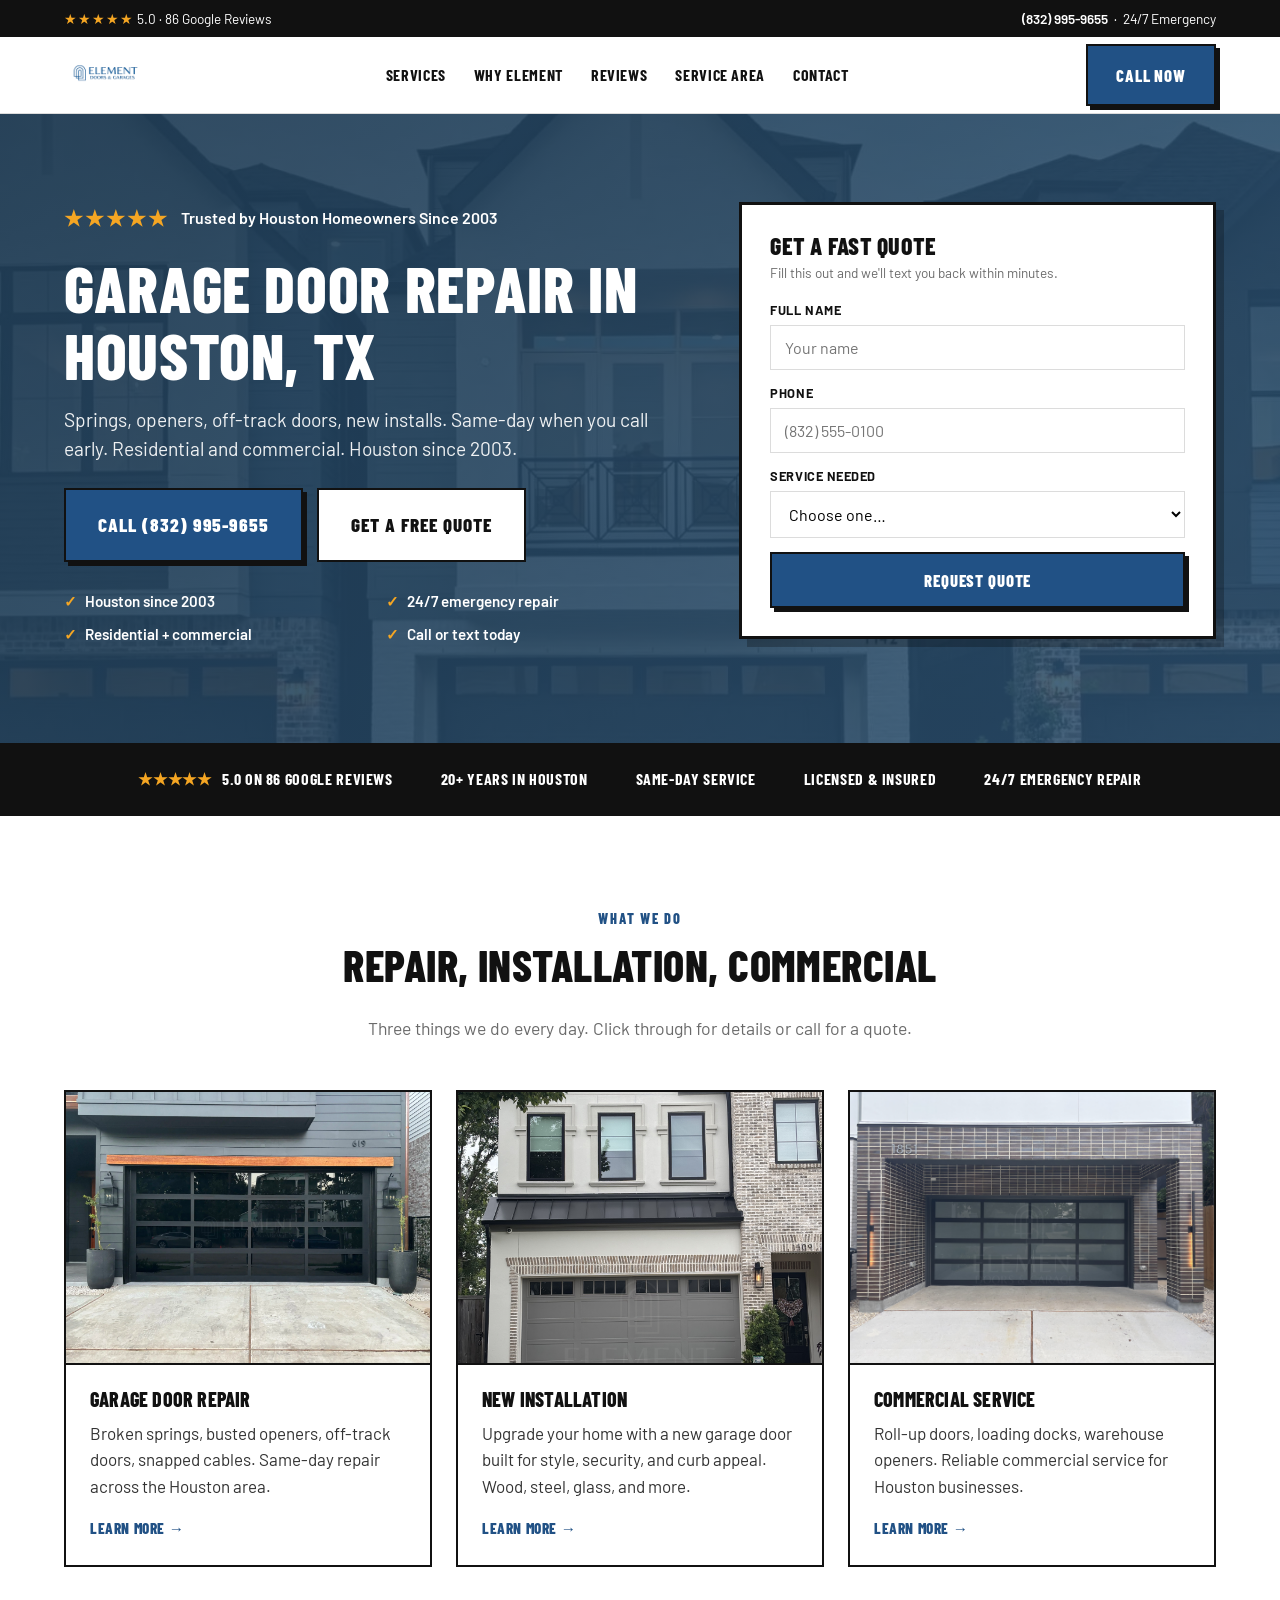
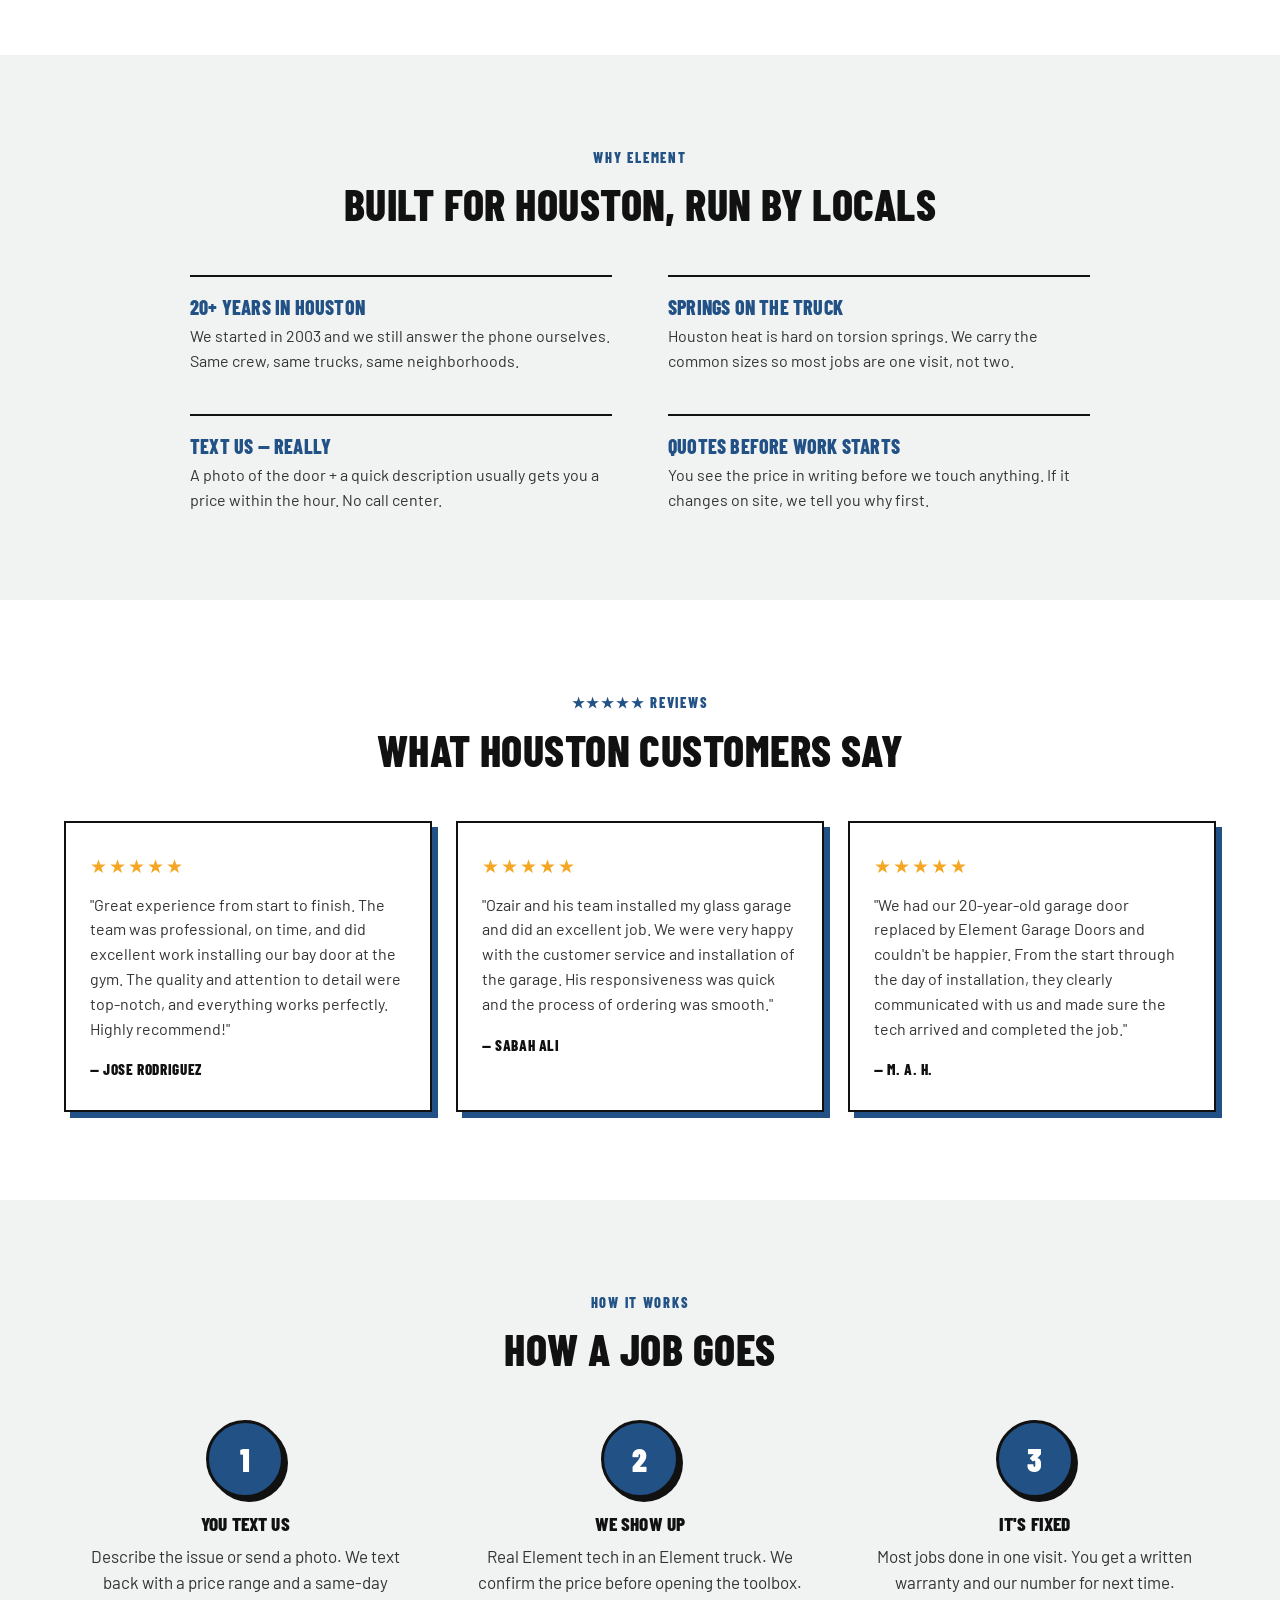
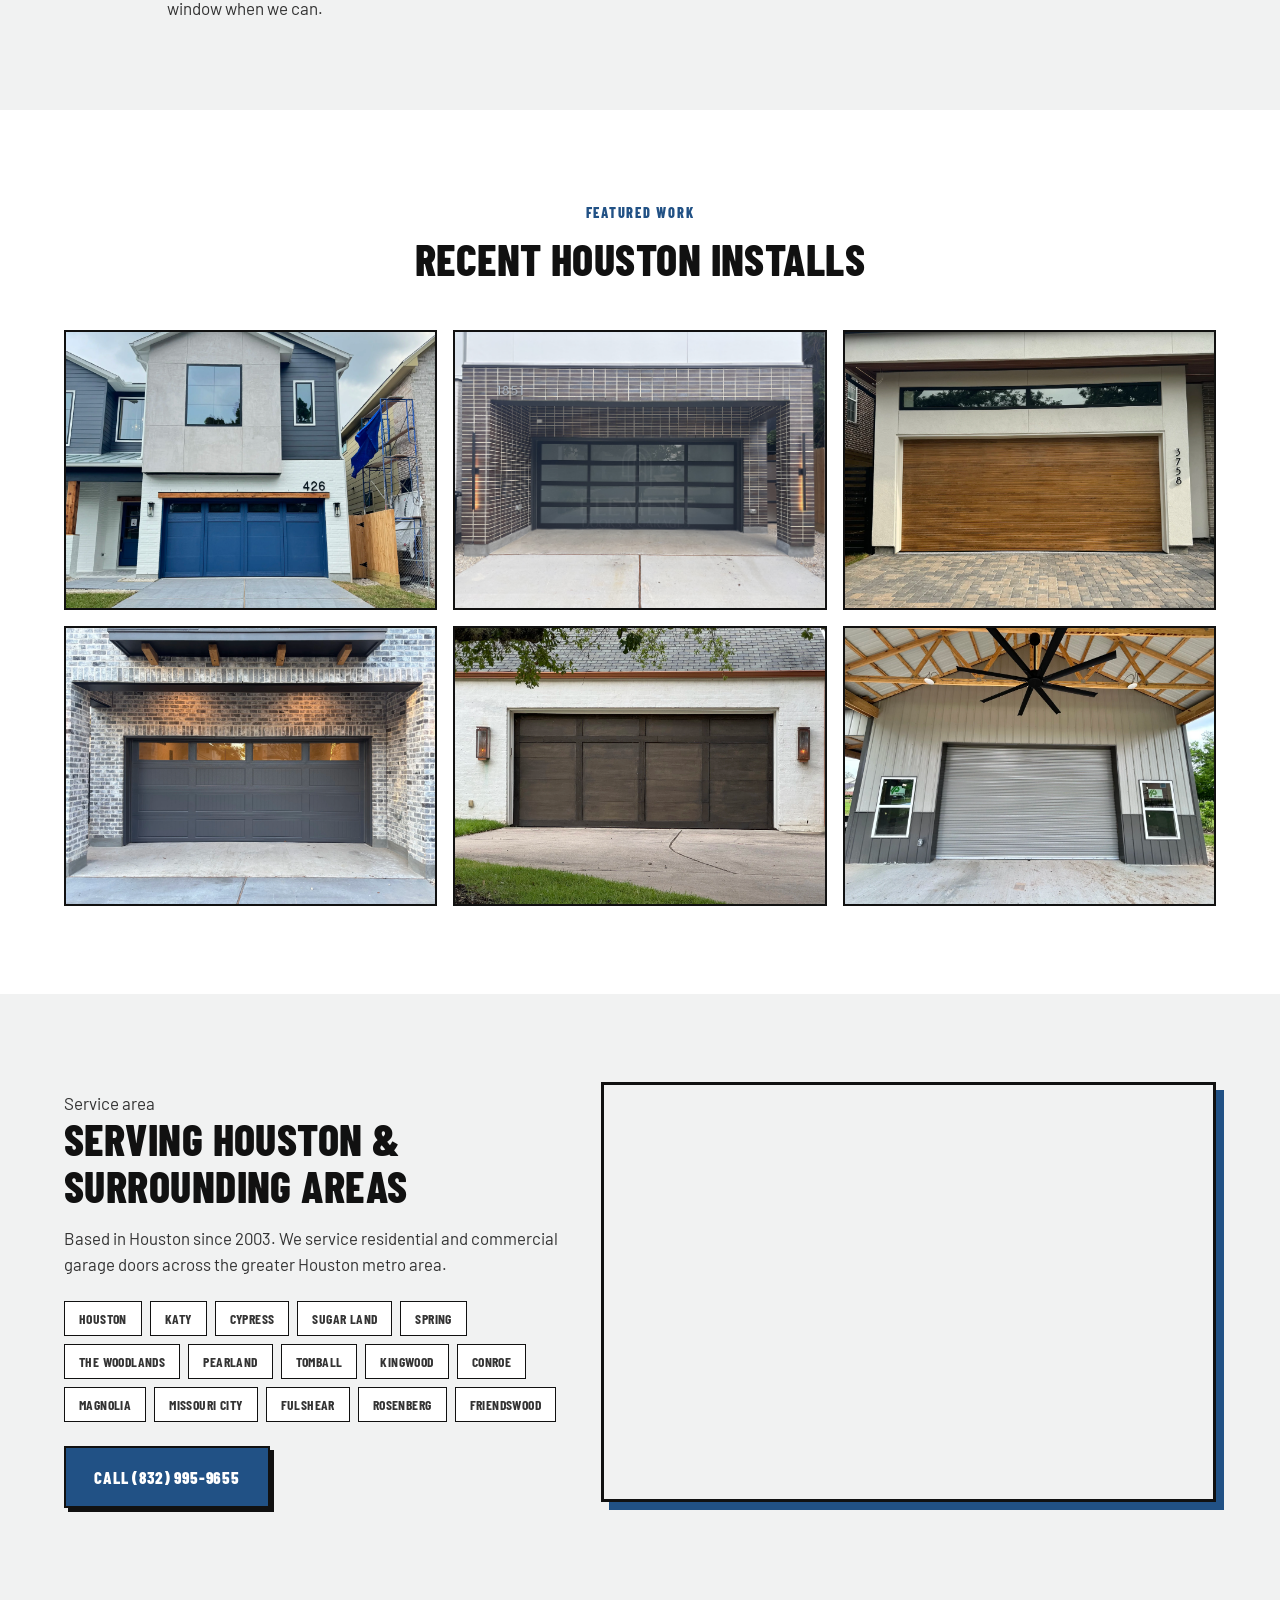
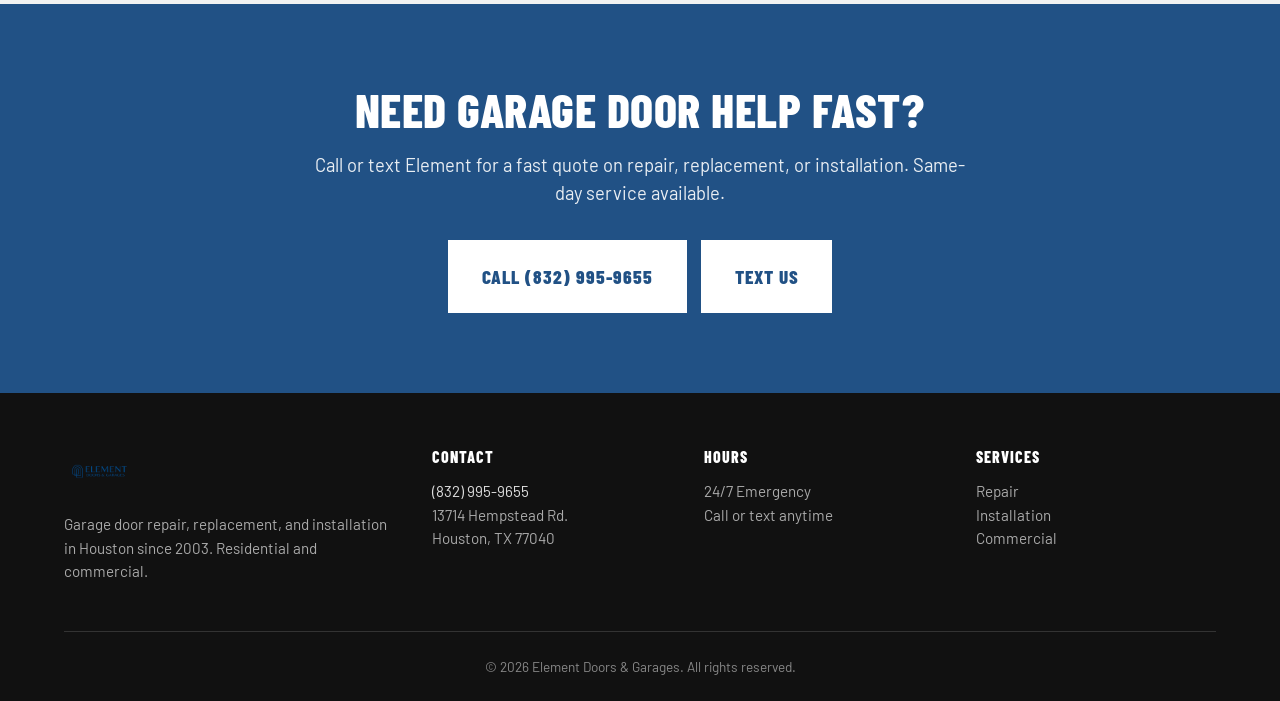
==== commit 03c52d78: "De-AI pass: shrink header, kill emoji, drop templated sections - Shrink header to 76px (was 110px) -" ====
--- a/index.html
+++ b/index.html
@@ -16,7 +16,7 @@
 <div class="utility-bar">
   <div class="container">
     <span><span class="stars">★★★★★</span> 5.0 · 86 Google Reviews</span>
-    <span>📞 <a href="tel:+18329959655">(832) 995-9655</a> &nbsp;·&nbsp; 24/7 Emergency</span>
+    <span><a href="tel:+18329959655">(832) 995-9655</a> &nbsp;·&nbsp; 24/7 Emergency</span>
   </div>
 </div>
 
@@ -46,11 +46,8 @@
           <span class="stars">★★★★★</span>
           <span>Trusted by Houston Homeowners Since 2003</span>
         </div>
-        <h1>
-          Garage Door Repair
-          <span class="accent">in Houston, TX</span>
-        </h1>
-        <p class="lede">Same-day service for broken springs, openers, off-track doors, and new installations. Residential and commercial — call or text anytime.</p>
+        <h1>Garage Door Repair in Houston, TX</h1>
+        <p class="lede">Springs, openers, off-track doors, new installs. Same-day when you call early. Residential and commercial. Houston since 2003.</p>
         <div class="hero-cta">
           <a href="tel:+18329959655" class="btn btn-primary btn-lg">Call (832) 995-9655</a>
           <a href="#quote" class="btn btn-light btn-lg">Get a Free Quote</a>
@@ -96,54 +93,39 @@
     </div>
   </div>
 
-  <!-- Brands we service -->
-  <div class="brands">
-    <div class="container">
-      <p class="label">Brands We Service &amp; Install</p>
-      <div class="brands-row">
-        <span class="brand">LiftMaster</span>
-        <span class="brand">Clopay</span>
-        <span class="brand">Wayne Dalton</span>
-        <span class="brand">Genie</span>
-        <span class="brand">Amarr</span>
-        <span class="brand">Chamberlain</span>
-      </div>
-    </div>
-  </div>
-
   <!-- Services -->
   <section id="services">
     <div class="container">
       <div class="section-head">
         <span class="eyebrow">What we do</span>
-        <h2>Houston's Garage Door Specialists</h2>
-        <p>From a snapped spring at 9pm to a brand-new custom install, we handle it all — fast.</p>
+        <h2>Repair, Installation, Commercial</h2>
+        <p>Three things we do every day. Click through for details or call for a quote.</p>
       </div>
       <div class="service-grid">
-        <article class="service-card">
+        <a class="service-card" href="garage-door-repair-houston.html">
           <div class="img" style="background-image:url('assets/photos/residential.jpg')" role="img" aria-label="Modern aluminum and glass garage door"></div>
           <div class="body">
             <h3>Garage Door Repair</h3>
             <p>Broken springs, busted openers, off-track doors, snapped cables. Same-day repair across the Houston area.</p>
             <span class="more">Learn more</span>
           </div>
-        </article>
-        <article class="service-card">
+        </a>
+        <a class="service-card" href="#contact">
           <div class="img" style="background-image:url('assets/photos/new-door.png')" role="img" aria-label="New residential garage door installation"></div>
           <div class="body">
             <h3>New Installation</h3>
             <p>Upgrade your home with a new garage door built for style, security, and curb appeal. Wood, steel, glass, and more.</p>
             <span class="more">Learn more</span>
           </div>
-        </article>
-        <article class="service-card">
+        </a>
+        <a class="service-card" href="#contact">
           <div class="img" style="background-image:url('assets/photos/aluminum.png')" role="img" aria-label="Premium aluminum and glass garage door"></div>
           <div class="body">
             <h3>Commercial Service</h3>
             <p>Roll-up doors, loading docks, warehouse openers. Reliable commercial service for Houston businesses.</p>
             <span class="more">Learn more</span>
           </div>
-        </article>
+        </a>
       </div>
     </div>
   </section>
@@ -153,67 +135,24 @@
     <div class="container">
       <div class="section-head">
         <span class="eyebrow">Why Element</span>
-        <h2>Why Houston Calls Element First</h2>
+        <h2>Built for Houston, Run by Locals</h2>
       </div>
       <div class="why-grid">
         <div class="why-item">
-          <div class="icon">★</div>
-          <h3>20+ Years Local</h3>
-          <p>Two decades repairing and installing garage doors across Houston. We know the homes here.</p>
+          <h3>20+ years in Houston</h3>
+          <p>We started in 2003 and we still answer the phone ourselves. Same crew, same trucks, same neighborhoods.</p>
         </div>
         <div class="why-item">
-          <div class="icon">⚡</div>
-          <h3>Same-Day Service</h3>
-          <p>Most calls handled the same day. Emergency repair available 24/7 — even weekends.</p>
+          <h3>Springs on the truck</h3>
+          <p>Houston heat is hard on torsion springs. We carry the common sizes so most jobs are one visit, not two.</p>
         </div>
         <div class="why-item">
-          <div class="icon">✓</div>
-          <h3>Real Local Team</h3>
-          <p>Not a national call center. You'll talk to the people who actually do the work.</p>
+          <h3>Text us — really</h3>
+          <p>A photo of the door + a quick description usually gets you a price within the hour. No call center.</p>
         </div>
         <div class="why-item">
-          <div class="icon">$</div>
-          <h3>Straight Pricing</h3>
-          <p>Clear quotes before any work starts. No surprise add-ons after the fact.</p>
-        </div>
-        <div class="why-item">
-          <div class="icon">🛠</div>
-          <h3>Quality Parts</h3>
-          <p>Springs, openers, and panels chosen to last — not the cheapest stock on the shelf.</p>
-        </div>
-        <div class="why-item">
-          <div class="icon">📞</div>
-          <h3>Call or Text</h3>
-          <p>Skip the form. A quick text usually gets you a quote in minutes.</p>
-        </div>
-      </div>
-    </div>
-  </section>
-
-  <!-- Perks band -->
-  <section class="perks-band">
-    <div class="container">
-      <div class="perks-grid">
-        <div class="perk">
-          <div class="perk-icon">$</div>
-          <div>
-            <h3>Financing Available</h3>
-            <p>Flexible payment options on new garage door installations.</p>
-          </div>
-        </div>
-        <div class="perk">
-          <div class="perk-icon">✓</div>
-          <div>
-            <h3>Warranty Backed</h3>
-            <p>Quality parts and workmanship — covered in writing.</p>
-          </div>
-        </div>
-        <div class="perk">
-          <div class="perk-icon">⚡</div>
-          <div>
-            <h3>24/7 Emergency</h3>
-            <p>Same-day service available — call or text any hour.</p>
-          </div>
+          <h3>Quotes before work starts</h3>
+          <p>You see the price in writing before we touch anything. If it changes on site, we tell you why first.</p>
         </div>
       </div>
     </div>
@@ -251,20 +190,20 @@
     <div class="container">
       <div class="section-head">
         <span class="eyebrow">How it works</span>
-        <h2>Three Steps to a Working Door</h2>
+        <h2>How a Job Goes</h2>
       </div>
       <div class="steps">
         <div class="step">
-          <h3>Call or Text</h3>
-          <p>Tell us what's happening. A real person picks up and gives you a same-day window.</p>
+          <h3>You text us</h3>
+          <p>Describe the issue or send a photo. We text back with a price range and a same-day window when we can.</p>
         </div>
         <div class="step">
-          <h3>We Diagnose</h3>
-          <p>A real technician shows up, checks the door, and explains the fix and the price.</p>
+          <h3>We show up</h3>
+          <p>Real Element tech in an Element truck. We confirm the price before opening the toolbox.</p>
         </div>
         <div class="step">
-          <h3>We Fix It</h3>
-          <p>Most repairs are done in one visit. You leave with a working door and clear next steps.</p>
+          <h3>It's fixed</h3>
+          <p>Most jobs done in one visit. You get a written warranty and our number for next time.</p>
         </div>
       </div>
     </div>
@@ -331,8 +270,8 @@
       <h2>Need Garage Door Help Fast?</h2>
       <p>Call or text Element for a fast quote on repair, replacement, or installation. Same-day service available.</p>
       <div class="cta-buttons">
-        <a href="tel:+18329959655" class="btn btn-on-blue btn-lg">📞 Call (832) 995-9655</a>
-        <a href="sms:+18329959655" class="btn btn-on-blue btn-lg">💬 Text Us</a>
+        <a href="tel:+18329959655" class="btn btn-on-blue btn-lg">Call (832) 995-9655</a>
+        <a href="sms:+18329959655" class="btn btn-on-blue btn-lg">Text Us</a>
       </div>
     </div>
   </section>
@@ -375,8 +314,8 @@
 
 <!-- Sticky mobile bottom bar -->
 <div class="mobile-bar">
-  <a href="tel:+18329959655">📞 Call Now</a>
-  <a href="sms:+18329959655">💬 Text Us</a>
+  <a href="tel:+18329959655">Call Now</a>
+  <a href="sms:+18329959655">Text Us</a>
 </div>
 
 <script>document.getElementById('yr').textContent = new Date().getFullYear();</script>
--- a/styles.css
+++ b/styles.css
@@ -94,13 +94,13 @@
   display: flex;
   align-items: center;
   justify-content: space-between;
-  height: 96px;
+  height: 68px;
   gap: 16px;
 }
-.site-header img { height: 72px; width: auto; }
+.site-header img { height: 48px; width: auto; }
 @media (min-width: 700px) {
-  .site-header .container { height: 110px; }
-  .site-header img { height: 84px; }
+  .site-header .container { height: 76px; }
+  .site-header img { height: 56px; }
 }
 .nav { display: none; gap: 28px; }
 .nav a {
@@ -168,7 +168,7 @@
   position: relative;
 }
 .hero h1 { color: #fff; margin-bottom: 16px; }
-.hero h1 .accent { color: var(--gold); display: block; }
+.hero h1 .accent { display: block; color: #fff; }
 .hero-grid {
   display: grid;
   gap: 40px;
@@ -290,9 +290,16 @@
   padding: 0;
   display: flex;
   flex-direction: column;
-  transition: transform 0.15s;
-}
-.service-card:hover { transform: translateY(-4px); }
+  transition: transform 0.15s, box-shadow 0.15s;
+  color: inherit;
+  text-decoration: none;
+}
+.service-card:hover {
+  transform: translateY(-4px);
+  box-shadow: 6px 6px 0 var(--blue);
+  text-decoration: none;
+}
+.service-card:hover .more { color: var(--blue-2); }
 .service-card .img {
   background: var(--bg-2) center/cover no-repeat;
   aspect-ratio: 4 / 3;
@@ -312,30 +319,24 @@
 .service-card .more::after { content: " →"; }
 
 /* ---------- Why grid ---------- */
-.why-grid { display: grid; gap: 24px; }
+.why-grid {
+  display: grid;
+  gap: 40px 56px;
+  max-width: 900px;
+  margin: 0 auto;
+}
 @media (min-width: 700px) { .why-grid { grid-template-columns: repeat(2, 1fr); } }
-@media (min-width: 1000px) { .why-grid { grid-template-columns: repeat(3, 1fr); } }
 .why-item {
-  background: #fff;
-  border: 2px solid var(--ink);
-  padding: 28px 24px;
-  text-align: center;
-}
-.why-item .icon {
-  width: 56px;
-  height: 56px;
-  background: var(--blue);
-  color: #fff;
-  border-radius: 50%;
-  display: flex;
-  align-items: center;
-  justify-content: center;
-  margin: 0 auto 16px;
-  font-size: 1.5rem;
-  font-weight: 900;
-}
-.why-item h3 { font-size: 1.15rem; margin-bottom: 8px; }
-.why-item p { margin: 0; font-size: 0.95rem; }
+  border-top: 2px solid var(--ink);
+  padding-top: 20px;
+}
+.why-item .icon { display: none; }
+.why-item h3 {
+  font-size: 1.25rem;
+  margin-bottom: 6px;
+  color: var(--blue);
+}
+.why-item p { margin: 0; font-size: 1rem; color: var(--ink-2); }
 
 /* ---------- Reviews ---------- */
 .reviews-grid { display: grid; gap: 24px; }
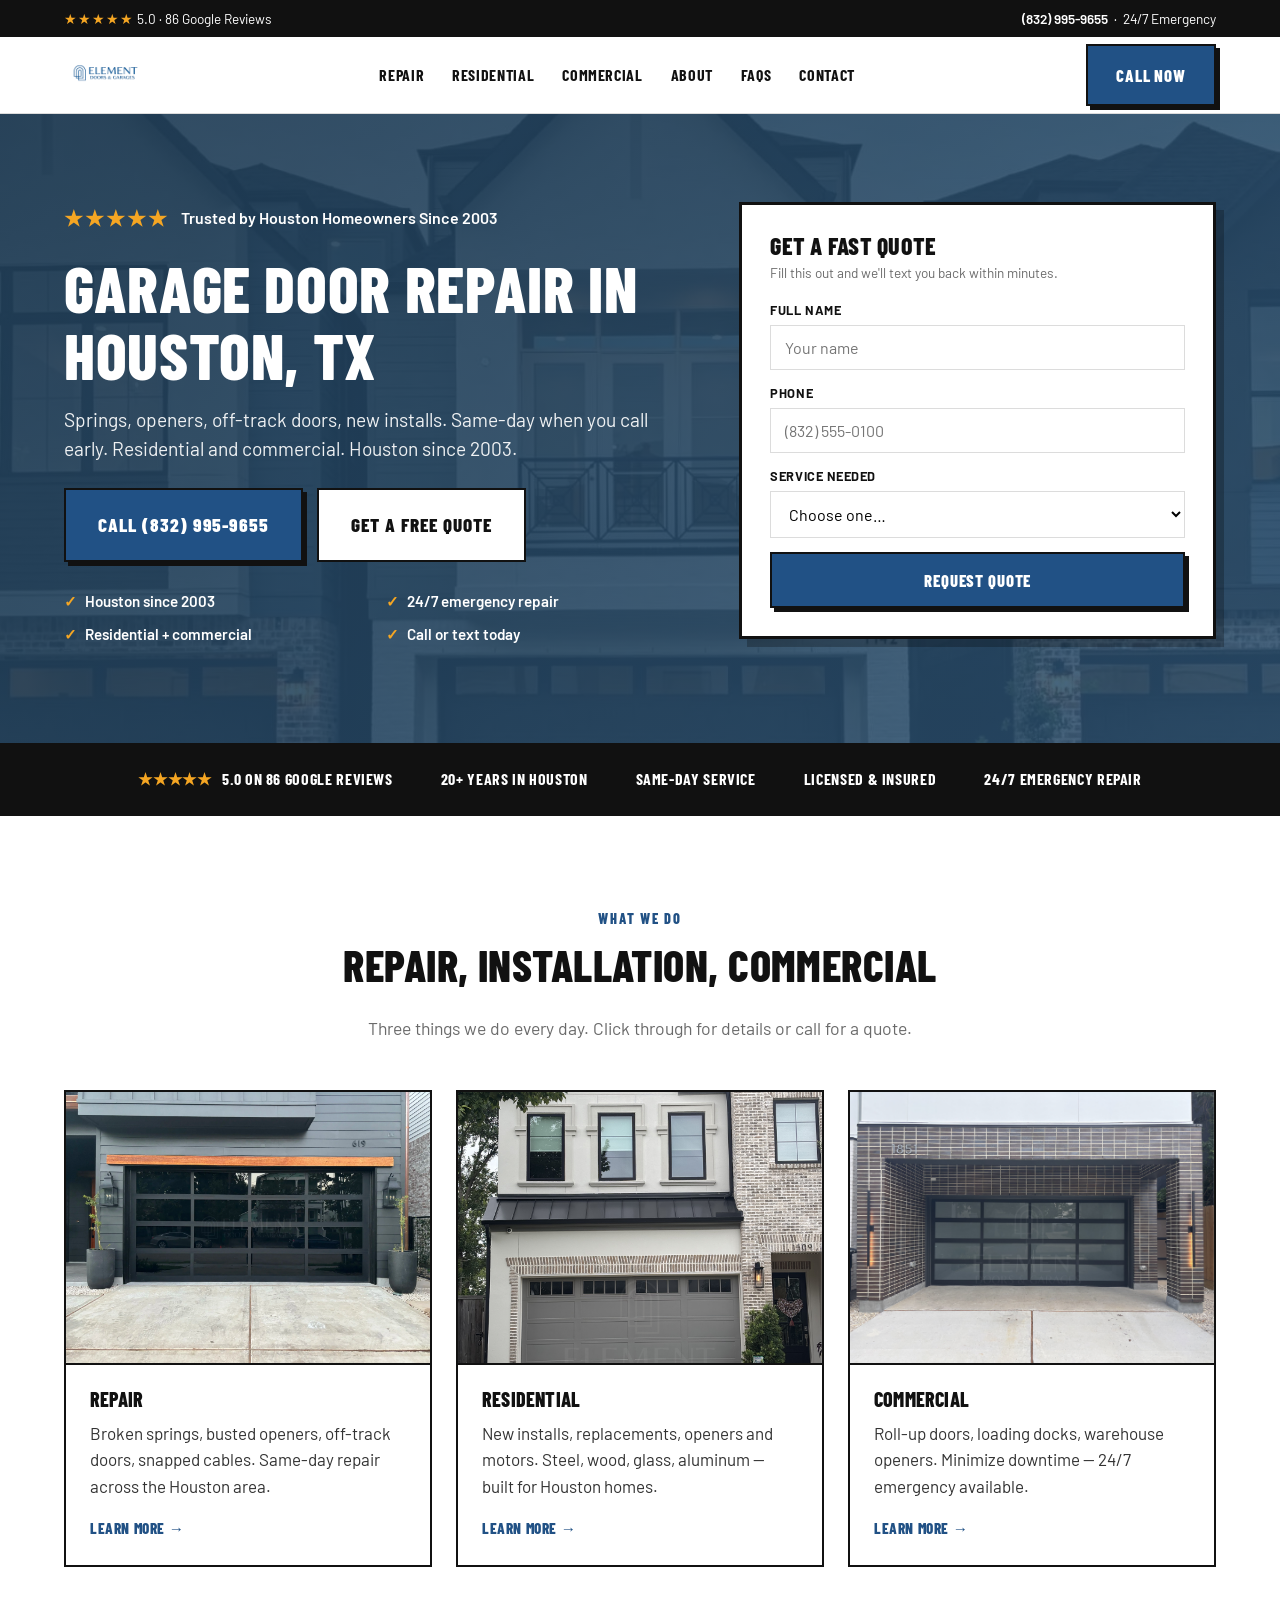
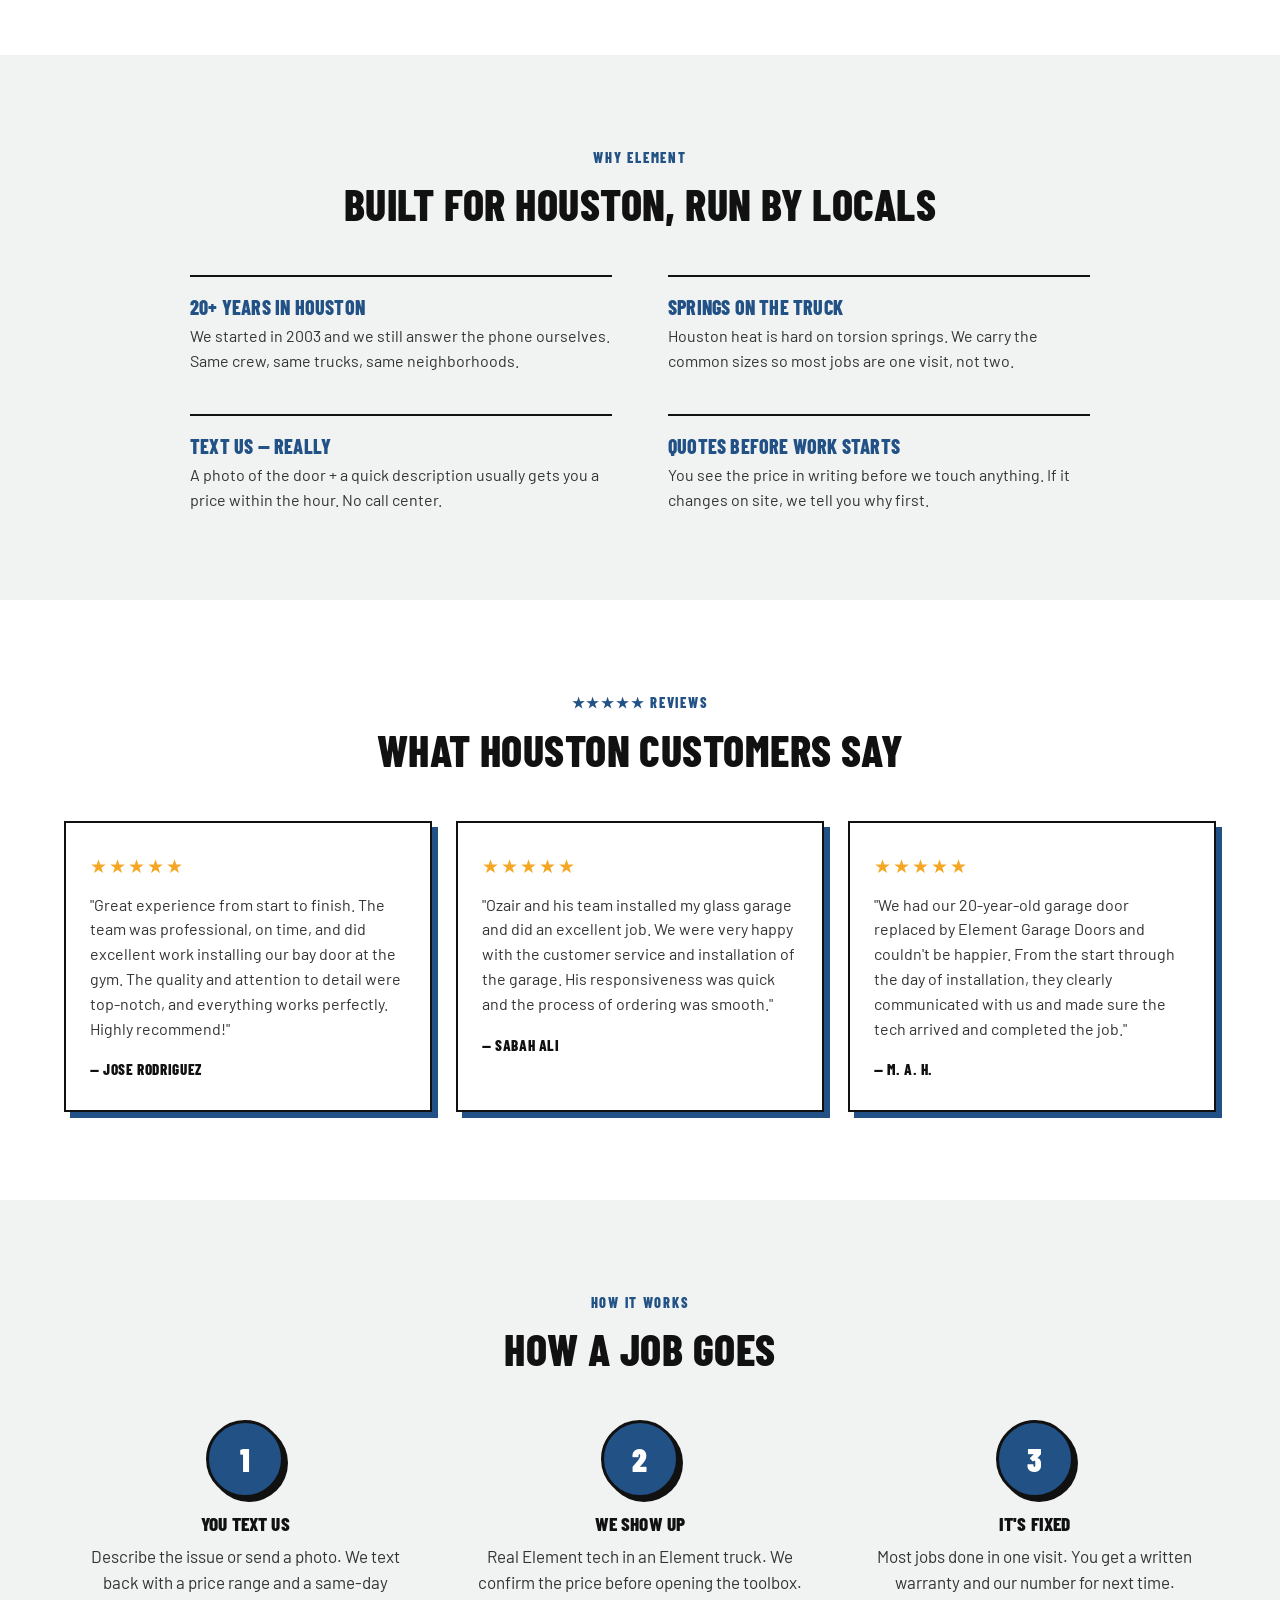
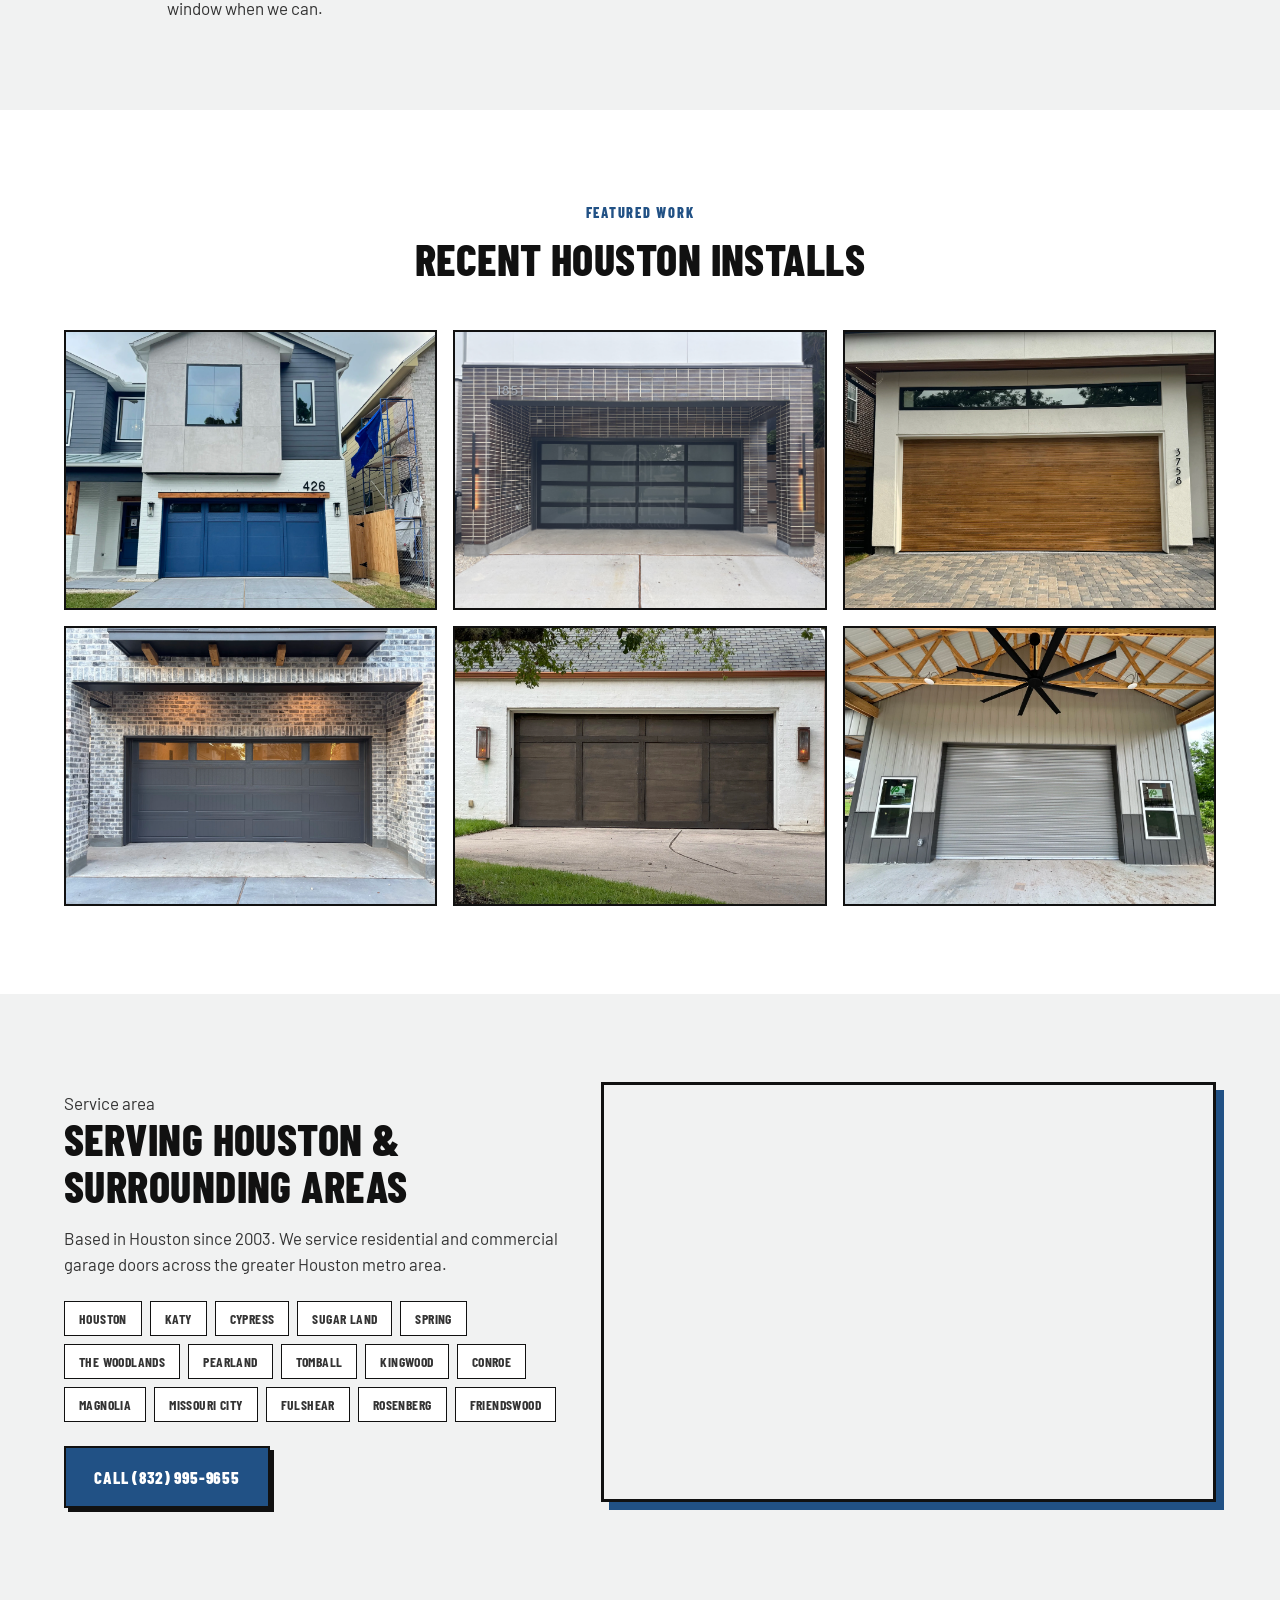
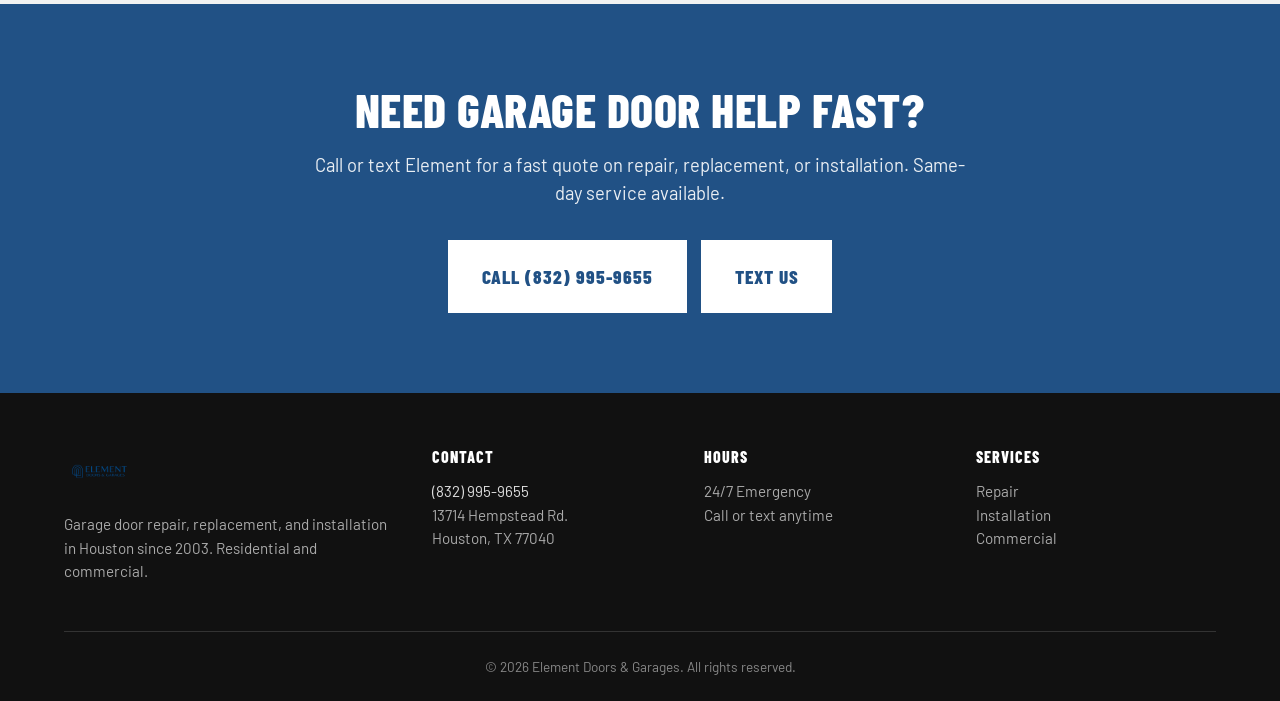
==== commit bc3d0598: "Add 5 subpages: repairs, residential, commercial, about, faqs - Each page uses shared header/footer/" ====
--- a/index.html
+++ b/index.html
@@ -26,10 +26,11 @@
       <img src="assets/logo.png" alt="Element Doors & Garages">
     </a>
     <nav class="nav" aria-label="Primary">
-      <a href="#services">Services</a>
-      <a href="#why">Why Element</a>
-      <a href="#reviews">Reviews</a>
-      <a href="#areas">Service Area</a>
+      <a href="repairs.html">Repair</a>
+      <a href="residential.html">Residential</a>
+      <a href="commercial.html">Commercial</a>
+      <a href="about.html">About</a>
+      <a href="faqs.html">FAQs</a>
       <a href="#contact">Contact</a>
     </nav>
     <a href="tel:+18329959655" class="btn btn-primary header-cta">Call Now</a>
@@ -102,27 +103,27 @@
         <p>Three things we do every day. Click through for details or call for a quote.</p>
       </div>
       <div class="service-grid">
-        <a class="service-card" href="garage-door-repair-houston.html">
+        <a class="service-card" href="repairs.html">
           <div class="img" style="background-image:url('assets/photos/residential.jpg')" role="img" aria-label="Modern aluminum and glass garage door"></div>
           <div class="body">
-            <h3>Garage Door Repair</h3>
+            <h3>Repair</h3>
             <p>Broken springs, busted openers, off-track doors, snapped cables. Same-day repair across the Houston area.</p>
             <span class="more">Learn more</span>
           </div>
         </a>
-        <a class="service-card" href="#contact">
+        <a class="service-card" href="residential.html">
           <div class="img" style="background-image:url('assets/photos/new-door.png')" role="img" aria-label="New residential garage door installation"></div>
           <div class="body">
-            <h3>New Installation</h3>
-            <p>Upgrade your home with a new garage door built for style, security, and curb appeal. Wood, steel, glass, and more.</p>
+            <h3>Residential</h3>
+            <p>New installs, replacements, openers and motors. Steel, wood, glass, aluminum — built for Houston homes.</p>
             <span class="more">Learn more</span>
           </div>
         </a>
-        <a class="service-card" href="#contact">
+        <a class="service-card" href="commercial.html">
           <div class="img" style="background-image:url('assets/photos/aluminum.png')" role="img" aria-label="Premium aluminum and glass garage door"></div>
           <div class="body">
-            <h3>Commercial Service</h3>
-            <p>Roll-up doors, loading docks, warehouse openers. Reliable commercial service for Houston businesses.</p>
+            <h3>Commercial</h3>
+            <p>Roll-up doors, loading docks, warehouse openers. Minimize downtime — 24/7 emergency available.</p>
             <span class="more">Learn more</span>
           </div>
         </a>
--- a/styles.css
+++ b/styles.css
@@ -485,6 +485,84 @@
   font-size: 0.85rem;
 }
 
+/* ---------- Subpage hero ---------- */
+.page-hero {
+  background:
+    linear-gradient(135deg, rgba(23,59,99,0.92) 0%, rgba(33,81,133,0.85) 100%),
+    url("assets/photos/hero.jpg") center/cover no-repeat;
+  color: #fff;
+  padding: 64px 0;
+  border-bottom: 2px solid var(--ink);
+}
+.page-hero .eyebrow {
+  display: inline-block;
+  font-family: "Barlow Condensed", sans-serif;
+  font-size: 0.85rem;
+  font-weight: 800;
+  text-transform: uppercase;
+  letter-spacing: 0.12em;
+  color: var(--gold);
+  margin-bottom: 12px;
+}
+.page-hero h1 { color: #fff; max-width: 16em; margin-bottom: 16px; }
+.page-hero p {
+  color: rgba(255,255,255,0.92);
+  font-size: 1.15rem;
+  max-width: 38em;
+  margin: 0;
+}
+@media (min-width: 700px) { .page-hero { padding: 96px 0 88px; } }
+
+/* ---------- Article / prose ---------- */
+.prose {
+  max-width: 760px;
+  margin: 0 auto;
+}
+.prose h2 {
+  margin-top: 56px;
+  margin-bottom: 16px;
+  text-transform: uppercase;
+  font-size: 1.6rem;
+  border-bottom: 2px solid var(--ink);
+  padding-bottom: 8px;
+}
+.prose h2:first-child { margin-top: 0; }
+.prose h3 {
+  margin-top: 32px;
+  font-family: "Barlow Condensed", sans-serif;
+  text-transform: uppercase;
+  font-size: 1.2rem;
+  color: var(--blue);
+}
+.prose p { font-size: 1.05rem; line-height: 1.7; }
+.prose ul {
+  font-size: 1.05rem;
+  line-height: 1.7;
+  padding-left: 20px;
+  margin: 0 0 1em;
+}
+.prose ul li { margin-bottom: 6px; }
+.prose ul li::marker { color: var(--blue); }
+
+/* Two-column feature grid for service pages */
+.feature-grid {
+  display: grid;
+  gap: 24px;
+  margin: 32px 0;
+}
+@media (min-width: 700px) { .feature-grid { grid-template-columns: 1fr 1fr; } }
+.feature {
+  border-left: 4px solid var(--blue);
+  padding: 4px 0 4px 20px;
+}
+.feature h4 {
+  margin: 0 0 6px;
+  font-family: "Barlow Condensed", sans-serif;
+  font-size: 1.1rem;
+  color: var(--ink);
+}
+.feature p { margin: 0; font-size: 0.98rem; }
+
 /* ---------- Brands strip ---------- */
 .brands {
   padding: 48px 0;
